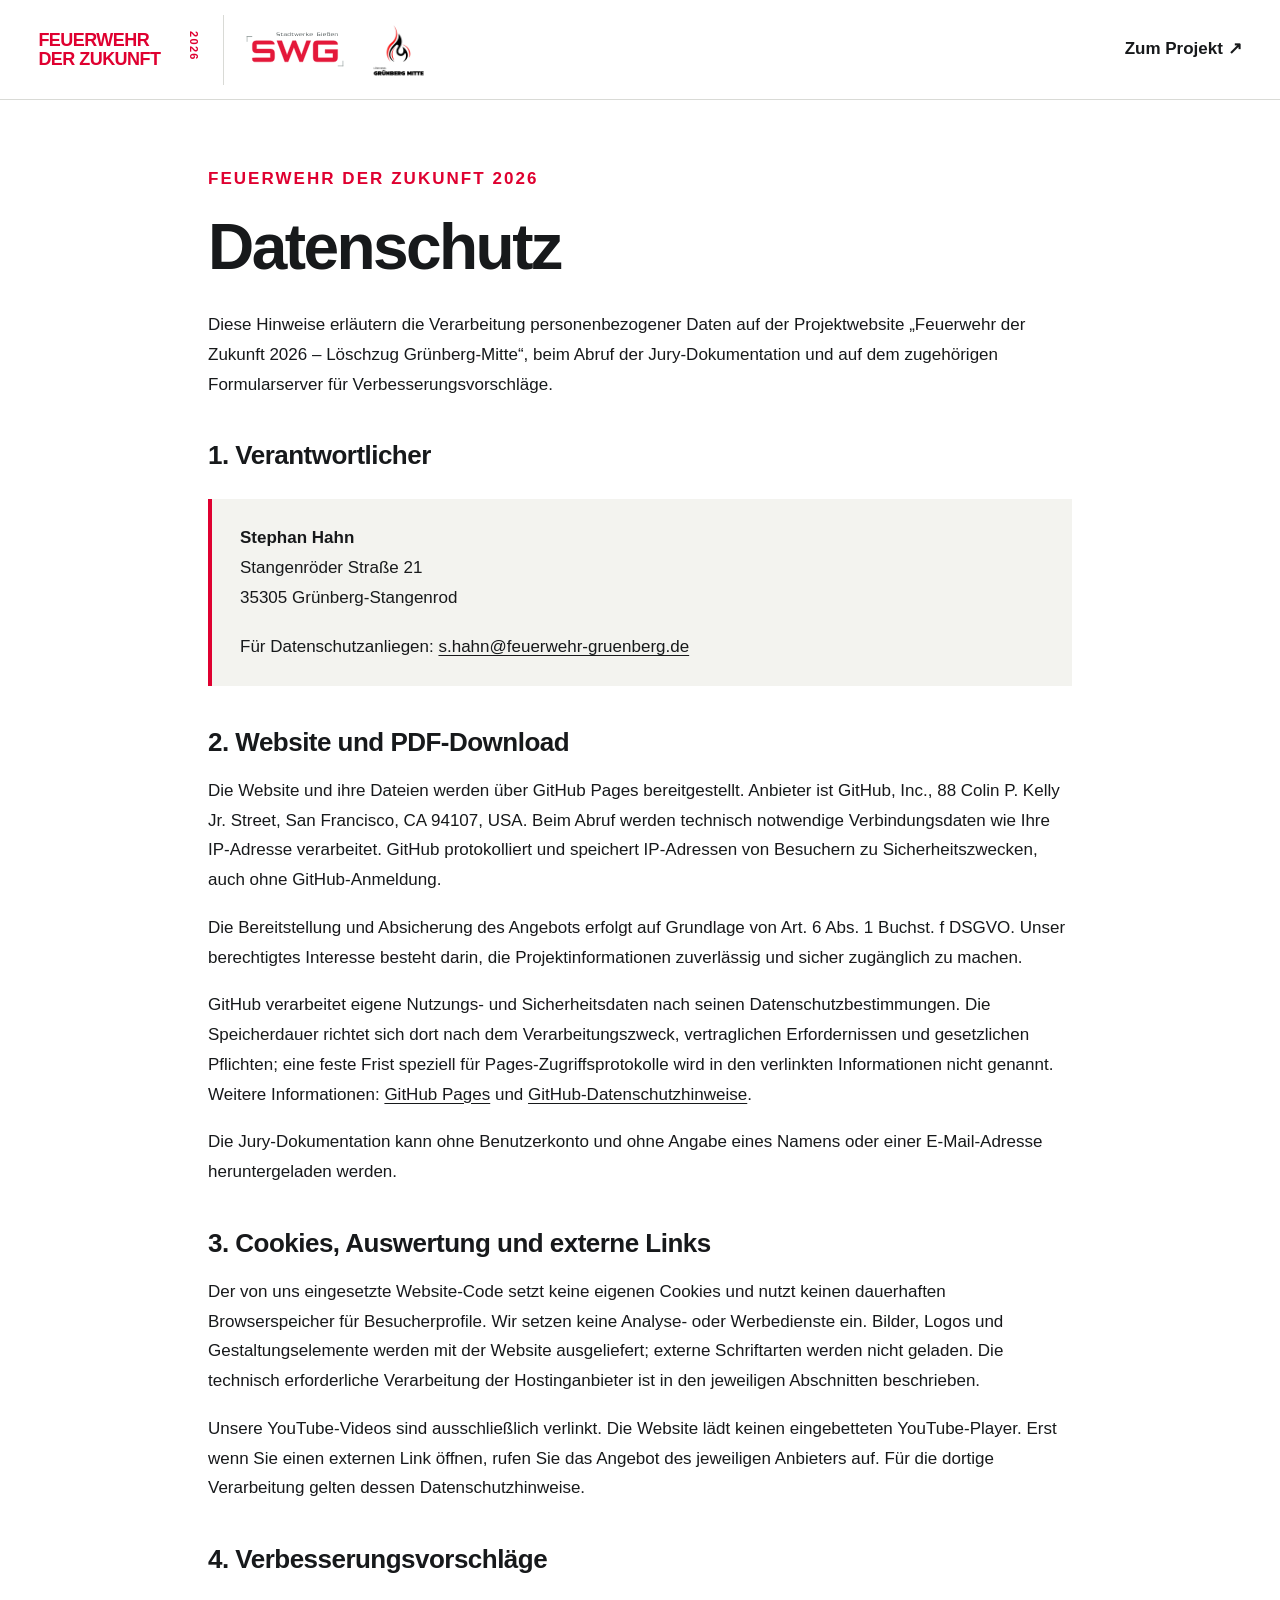
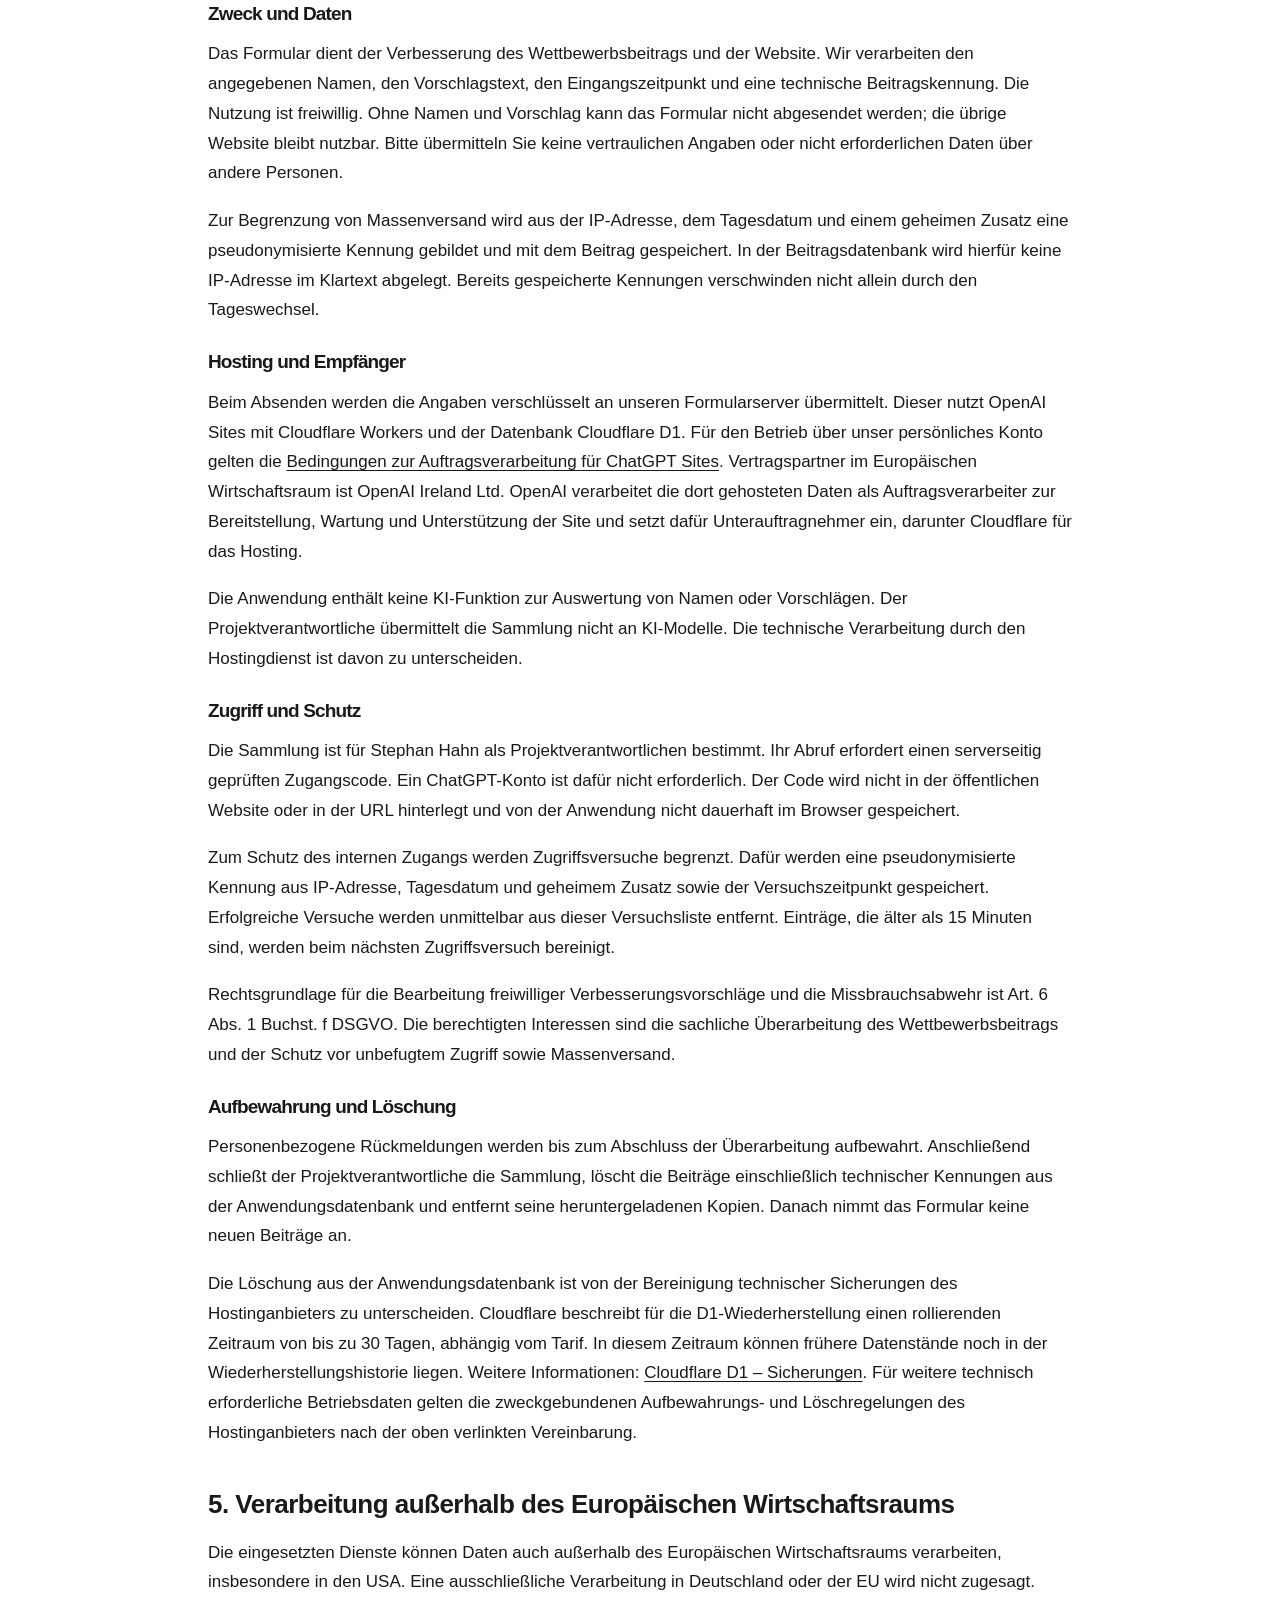
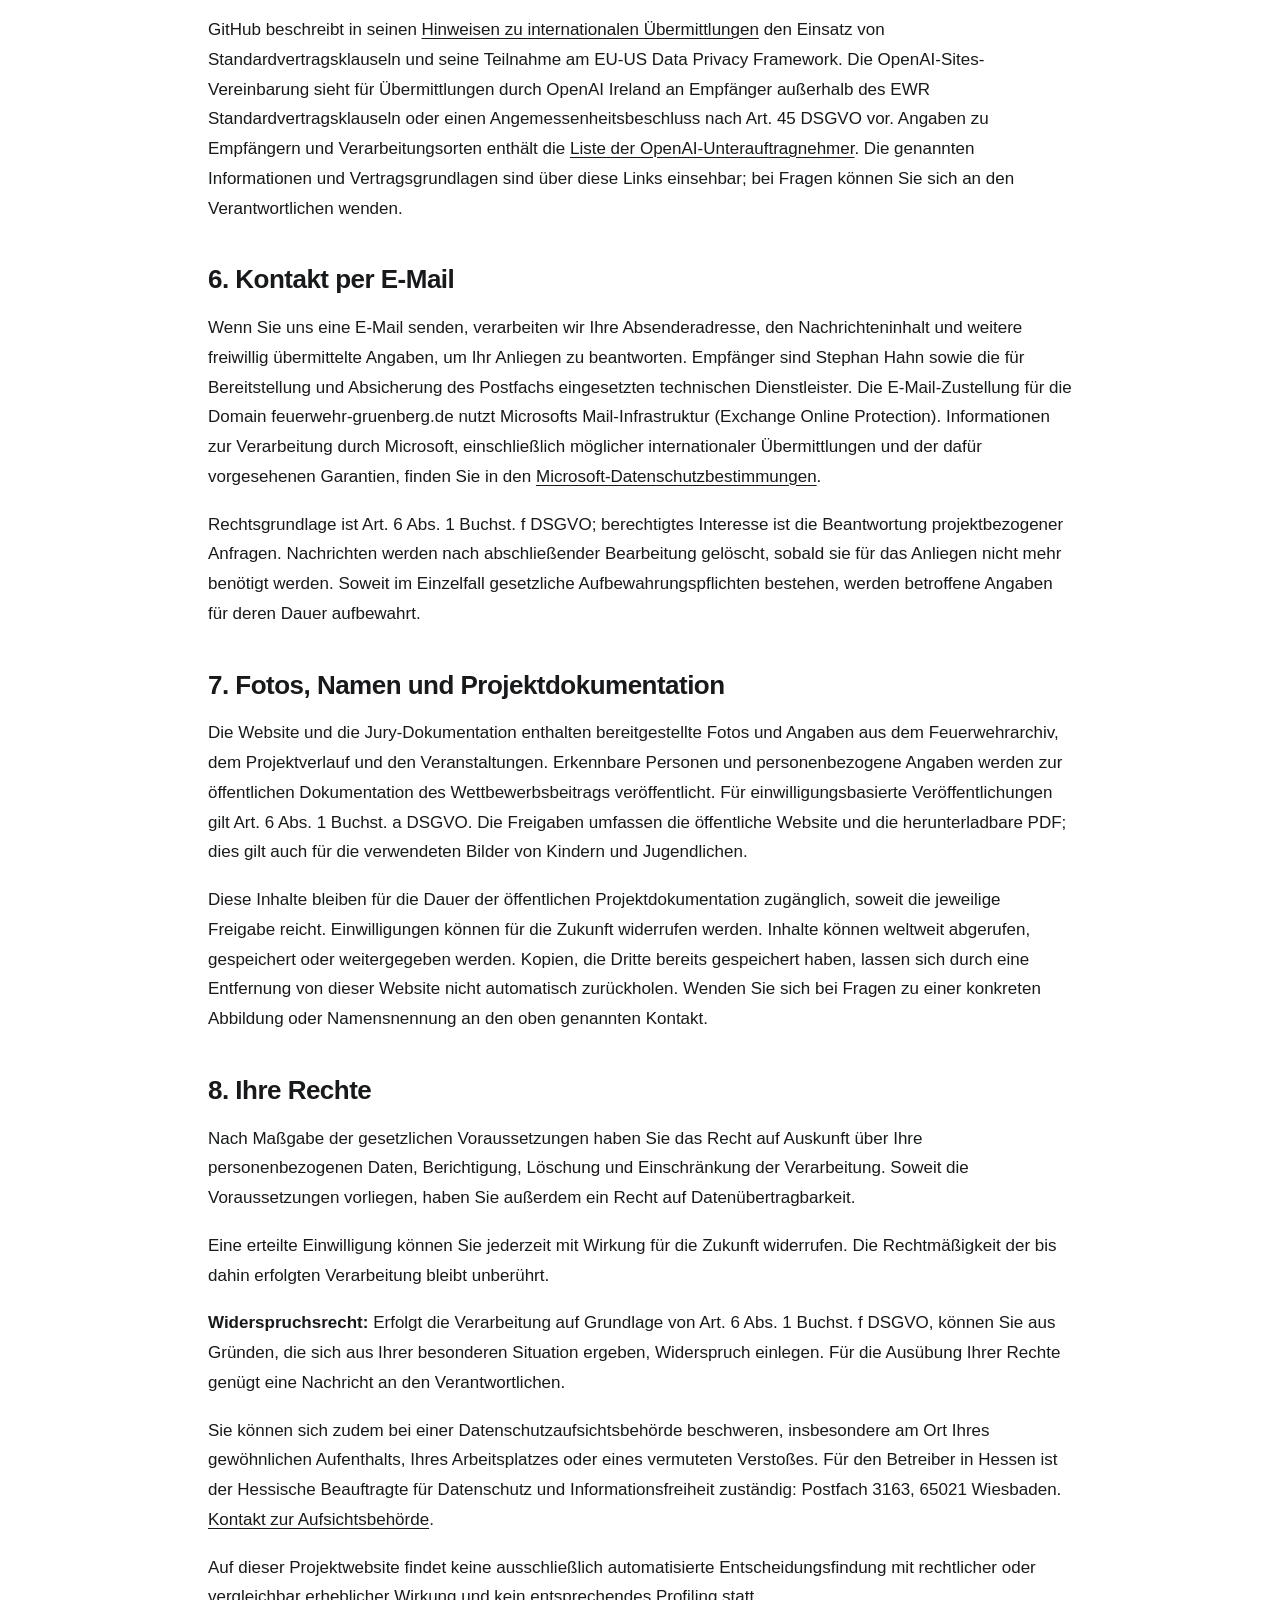
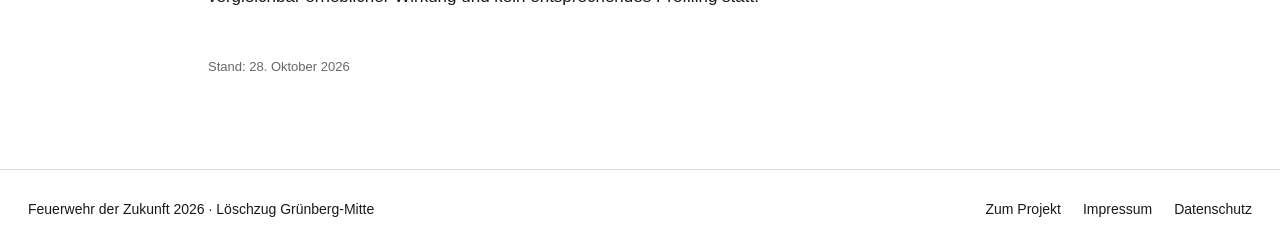
==== datenschutz.html @ 5c053c4c "Impressum und Datenschutz ergänzen, Rückmeldungen nur geschützt abrufen" ====
<!doctype html><html lang="de"><head><meta charset="utf-8"><meta name="viewport" content="width=device-width, initial-scale=1"><meta name="theme-color" content="#df0030"><meta name="description" content="Informationen zu Hosting, Rückmeldungen und Ihren Datenschutzrechten."><title>Datenschutz · Feuerwehr der Zukunft 2026</title><link rel="icon" href="foto-76.webp" type="image/webp"><link rel="stylesheet" href="styles.css"><link rel="stylesheet" href="legal.css"></head><body class="legal-page"><a class="skip-link" href="#inhalt">Zum Inhalt</a><header class="site-header legal-header"><a class="brand" href="index.html" aria-label="Feuerwehr der Zukunft 2026 – Start"><span>FEUERWEHR <br>DER ZUKUNFT<span class="brand-year">2026</span></span></a><div class="header-logos" aria-label="Wettbewerb und Löschzug"><img class="swg-logo" src="swg-logo.svg" alt="Stadtwerke Gießen – SWG" width="110" height="45"><img class="lz-logo" src="foto-76.webp" alt="Löschzug Grünberg-Mitte" width="48" height="60"></div><a class="legal-back" href="index.html">Zum Projekt <span aria-hidden="true">↗</span></a></header><main id="inhalt" class="legal-content"><p class="eyebrow">Feuerwehr der Zukunft 2026</p><h1>Datenschutz</h1>
<p>Diese Hinweise erläutern die Verarbeitung personenbezogener Daten auf der Projektwebsite „Feuerwehr der Zukunft 2026 – Löschzug Grünberg-Mitte“, beim Abruf der Jury-Dokumentation und auf dem zugehörigen Formularserver für Verbesserungsvorschläge.</p>
<h2>1. Verantwortlicher</h2>
<div class="legal-contact"><address><strong>Stephan Hahn</strong><br>Stangenröder Straße 21<br>35305 Grünberg-Stangenrod</address><p>Für Datenschutzanliegen: <a href="mailto:s.hahn@feuerwehr-gruenberg.de">s.hahn@feuerwehr-gruenberg.de</a></p></div>
<h2>2. Website und PDF-Download</h2>
<p>Die Website und ihre Dateien werden über GitHub Pages bereitgestellt. Anbieter ist GitHub, Inc., 88 Colin P. Kelly Jr. Street, San Francisco, CA 94107, USA. Beim Abruf werden technisch notwendige Verbindungsdaten wie Ihre IP-Adresse verarbeitet. GitHub protokolliert und speichert IP-Adressen von Besuchern zu Sicherheitszwecken, auch ohne GitHub-Anmeldung.</p>
<p>Die Bereitstellung und Absicherung des Angebots erfolgt auf Grundlage von Art. 6 Abs. 1 Buchst. f DSGVO. Unser berechtigtes Interesse besteht darin, die Projektinformationen zuverlässig und sicher zugänglich zu machen.</p>
<p>GitHub verarbeitet eigene Nutzungs- und Sicherheitsdaten nach seinen Datenschutzbestimmungen. Die Speicherdauer richtet sich dort nach dem Verarbeitungszweck, vertraglichen Erfordernissen und gesetzlichen Pflichten; eine feste Frist speziell für Pages-Zugriffsprotokolle wird in den verlinkten Informationen nicht genannt. Weitere Informationen: <a href="https://docs.github.com/en/pages/getting-started-with-github-pages/what-is-github-pages">GitHub Pages</a> und <a href="https://docs.github.com/en/site-policy/privacy-policies/github-general-privacy-statement">GitHub-Datenschutzhinweise</a>.</p>
<p>Die Jury-Dokumentation kann ohne Benutzerkonto und ohne Angabe eines Namens oder einer E-Mail-Adresse heruntergeladen werden.</p>
<h2>3. Cookies, Auswertung und externe Links</h2>
<p>Der von uns eingesetzte Website-Code setzt keine eigenen Cookies und nutzt keinen dauerhaften Browserspeicher für Besucherprofile. Wir setzen keine Analyse- oder Werbedienste ein. Bilder, Logos und Gestaltungselemente werden mit der Website ausgeliefert; externe Schriftarten werden nicht geladen. Die technisch erforderliche Verarbeitung der Hostinganbieter ist in den jeweiligen Abschnitten beschrieben.</p>
<p>Unsere YouTube-Videos sind ausschließlich verlinkt. Die Website lädt keinen eingebetteten YouTube-Player. Erst wenn Sie einen externen Link öffnen, rufen Sie das Angebot des jeweiligen Anbieters auf. Für die dortige Verarbeitung gelten dessen Datenschutzhinweise.</p>
<h2 id="rueckmeldungen">4. Verbesserungsvorschläge</h2>
<h3>Zweck und Daten</h3>
<p>Das Formular dient der Verbesserung des Wettbewerbsbeitrags und der Website. Wir verarbeiten den angegebenen Namen, den Vorschlagstext, den Eingangszeitpunkt und eine technische Beitragskennung. Die Nutzung ist freiwillig. Ohne Namen und Vorschlag kann das Formular nicht abgesendet werden; die übrige Website bleibt nutzbar. Bitte übermitteln Sie keine vertraulichen Angaben oder nicht erforderlichen Daten über andere Personen.</p>
<p>Zur Begrenzung von Massenversand wird aus der IP-Adresse, dem Tagesdatum und einem geheimen Zusatz eine pseudonymisierte Kennung gebildet und mit dem Beitrag gespeichert. In der Beitragsdatenbank wird hierfür keine IP-Adresse im Klartext abgelegt. Bereits gespeicherte Kennungen verschwinden nicht allein durch den Tageswechsel.</p>
<h3>Hosting und Empfänger</h3>
<p>Beim Absenden werden die Angaben verschlüsselt an unseren Formularserver übermittelt. Dieser nutzt OpenAI Sites mit Cloudflare Workers und der Datenbank Cloudflare D1. Für den Betrieb über unser persönliches Konto gelten die <a href="https://openai.com/policies/chatgpt-sites-data-processing-addendum/">Bedingungen zur Auftragsverarbeitung für ChatGPT Sites</a>. Vertragspartner im Europäischen Wirtschaftsraum ist OpenAI Ireland Ltd. OpenAI verarbeitet die dort gehosteten Daten als Auftragsverarbeiter zur Bereitstellung, Wartung und Unterstützung der Site und setzt dafür Unterauftragnehmer ein, darunter Cloudflare für das Hosting.</p>
<p>Die Anwendung enthält keine KI-Funktion zur Auswertung von Namen oder Vorschlägen. Der Projektverantwortliche übermittelt die Sammlung nicht an KI-Modelle. Die technische Verarbeitung durch den Hostingdienst ist davon zu unterscheiden.</p>
<h3>Zugriff und Schutz</h3>
<p>Die Sammlung ist für Stephan Hahn als Projektverantwortlichen bestimmt. Ihr Abruf erfordert einen serverseitig geprüften Zugangscode. Ein ChatGPT-Konto ist dafür nicht erforderlich. Der Code wird nicht in der öffentlichen Website oder in der URL hinterlegt und von der Anwendung nicht dauerhaft im Browser gespeichert.</p>
<p>Zum Schutz des internen Zugangs werden Zugriffsversuche begrenzt. Dafür werden eine pseudonymisierte Kennung aus IP-Adresse, Tagesdatum und geheimem Zusatz sowie der Versuchszeitpunkt gespeichert. Erfolgreiche Versuche werden unmittelbar aus dieser Versuchsliste entfernt. Einträge, die älter als 15 Minuten sind, werden beim nächsten Zugriffsversuch bereinigt.</p>
<p>Rechtsgrundlage für die Bearbeitung freiwilliger Verbesserungsvorschläge und die Missbrauchsabwehr ist Art. 6 Abs. 1 Buchst. f DSGVO. Die berechtigten Interessen sind die sachliche Überarbeitung des Wettbewerbsbeitrags und der Schutz vor unbefugtem Zugriff sowie Massenversand.</p>
<h3>Aufbewahrung und Löschung</h3>
<p>Personenbezogene Rückmeldungen werden bis zum Abschluss der Überarbeitung aufbewahrt. Anschließend schließt der Projektverantwortliche die Sammlung, löscht die Beiträge einschließlich technischer Kennungen aus der Anwendungsdatenbank und entfernt seine heruntergeladenen Kopien. Danach nimmt das Formular keine neuen Beiträge an.</p>
<p>Die Löschung aus der Anwendungsdatenbank ist von der Bereinigung technischer Sicherungen des Hostinganbieters zu unterscheiden. Cloudflare beschreibt für die D1-Wiederherstellung einen rollierenden Zeitraum von bis zu 30 Tagen, abhängig vom Tarif. In diesem Zeitraum können frühere Datenstände noch in der Wiederherstellungshistorie liegen. Weitere Informationen: <a href="https://developers.cloudflare.com/d1/reference/time-travel/">Cloudflare D1 – Sicherungen</a>. Für weitere technisch erforderliche Betriebsdaten gelten die zweckgebundenen Aufbewahrungs- und Löschregelungen des Hostinganbieters nach der oben verlinkten Vereinbarung.</p>
<h2>5. Verarbeitung außerhalb des Europäischen Wirtschaftsraums</h2>
<p>Die eingesetzten Dienste können Daten auch außerhalb des Europäischen Wirtschaftsraums verarbeiten, insbesondere in den USA. Eine ausschließliche Verarbeitung in Deutschland oder der EU wird nicht zugesagt.</p>
<p>GitHub beschreibt in seinen <a href="https://docs.github.com/en/site-policy/privacy-policies/github-general-privacy-statement#international-data-transfers">Hinweisen zu internationalen Übermittlungen</a> den Einsatz von Standardvertragsklauseln und seine Teilnahme am EU-US Data Privacy Framework. Die OpenAI-Sites-Vereinbarung sieht für Übermittlungen durch OpenAI Ireland an Empfänger außerhalb des EWR Standardvertragsklauseln oder einen Angemessenheitsbeschluss nach Art. 45 DSGVO vor. Angaben zu Empfängern und Verarbeitungsorten enthält die <a href="https://openai.com/policies/sub-processor-list/">Liste der OpenAI-Unterauftragnehmer</a>. Die genannten Informationen und Vertragsgrundlagen sind über diese Links einsehbar; bei Fragen können Sie sich an den Verantwortlichen wenden.</p>
<h2>6. Kontakt per E-Mail</h2>
<p>Wenn Sie uns eine E-Mail senden, verarbeiten wir Ihre Absenderadresse, den Nachrichteninhalt und weitere freiwillig übermittelte Angaben, um Ihr Anliegen zu beantworten. Empfänger sind Stephan Hahn sowie die für Bereitstellung und Absicherung des Postfachs eingesetzten technischen Dienstleister. Die E-Mail-Zustellung für die Domain feuerwehr-gruenberg.de nutzt Microsofts Mail-Infrastruktur (Exchange Online Protection). Informationen zur Verarbeitung durch Microsoft, einschließlich möglicher internationaler Übermittlungen und der dafür vorgesehenen Garantien, finden Sie in den <a href="https://www.microsoft.com/de-de/privacy/privacystatement">Microsoft-Datenschutzbestimmungen</a>.</p>
<p>Rechtsgrundlage ist Art. 6 Abs. 1 Buchst. f DSGVO; berechtigtes Interesse ist die Beantwortung projektbezogener Anfragen. Nachrichten werden nach abschließender Bearbeitung gelöscht, sobald sie für das Anliegen nicht mehr benötigt werden. Soweit im Einzelfall gesetzliche Aufbewahrungspflichten bestehen, werden betroffene Angaben für deren Dauer aufbewahrt.</p>
<h2>7. Fotos, Namen und Projektdokumentation</h2>
<p>Die Website und die Jury-Dokumentation enthalten bereitgestellte Fotos und Angaben aus dem Feuerwehrarchiv, dem Projektverlauf und den Veranstaltungen. Erkennbare Personen und personenbezogene Angaben werden zur öffentlichen Dokumentation des Wettbewerbsbeitrags veröffentlicht. Für einwilligungsbasierte Veröffentlichungen gilt Art. 6 Abs. 1 Buchst. a DSGVO. Die Freigaben umfassen die öffentliche Website und die herunterladbare PDF; dies gilt auch für die verwendeten Bilder von Kindern und Jugendlichen.</p>
<p>Diese Inhalte bleiben für die Dauer der öffentlichen Projektdokumentation zugänglich, soweit die jeweilige Freigabe reicht. Einwilligungen können für die Zukunft widerrufen werden. Inhalte können weltweit abgerufen, gespeichert oder weitergegeben werden. Kopien, die Dritte bereits gespeichert haben, lassen sich durch eine Entfernung von dieser Website nicht automatisch zurückholen. Wenden Sie sich bei Fragen zu einer konkreten Abbildung oder Namensnennung an den oben genannten Kontakt.</p>
<h2>8. Ihre Rechte</h2>
<p>Nach Maßgabe der gesetzlichen Voraussetzungen haben Sie das Recht auf Auskunft über Ihre personenbezogenen Daten, Berichtigung, Löschung und Einschränkung der Verarbeitung. Soweit die Voraussetzungen vorliegen, haben Sie außerdem ein Recht auf Datenübertragbarkeit.</p>
<p>Eine erteilte Einwilligung können Sie jederzeit mit Wirkung für die Zukunft widerrufen. Die Rechtmäßigkeit der bis dahin erfolgten Verarbeitung bleibt unberührt.</p>
<p><strong>Widerspruchsrecht:</strong> Erfolgt die Verarbeitung auf Grundlage von Art. 6 Abs. 1 Buchst. f DSGVO, können Sie aus Gründen, die sich aus Ihrer besonderen Situation ergeben, Widerspruch einlegen. Für die Ausübung Ihrer Rechte genügt eine Nachricht an den Verantwortlichen.</p>
<p>Sie können sich zudem bei einer Datenschutzaufsichtsbehörde beschweren, insbesondere am Ort Ihres gewöhnlichen Aufenthalts, Ihres Arbeitsplatzes oder eines vermuteten Verstoßes. Für den Betreiber in Hessen ist der Hessische Beauftragte für Datenschutz und Informationsfreiheit zuständig: Postfach 3163, 65021 Wiesbaden. <a href="https://datenschutz.hessen.de/ueber-uns/anfahrt-und-erreichbarkeit">Kontakt zur Aufsichtsbehörde</a>.</p>
<p>Auf dieser Projektwebsite findet keine ausschließlich automatisierte Entscheidungsfindung mit rechtlicher oder vergleichbar erheblicher Wirkung und kein entsprechendes Profiling statt.</p>
<p class="legal-date">Stand: 28. Oktober 2026</p></main><footer class="legal-footer"><p>Feuerwehr der Zukunft 2026 · Löschzug Grünberg-Mitte</p><nav aria-label="Weitere Seiten"><a href="index.html">Zum Projekt</a><a href="impressum.html">Impressum</a><a href="datenschutz.html">Datenschutz</a></nav></footer></body></html>
---- styles.css ----
:root{--red:#df0030;--red-dark:#b90027;--ink:#17191b;--muted:#65686b;--paper:#f3f3ef;--line:#d9dad6;--white:#fff;--sans:Arial,Helvetica,sans-serif;--max:1320px}
[hidden]{display:none!important}
*{box-sizing:border-box}html{scroll-behavior:smooth;scroll-padding-top:100px}body{margin:0;color:var(--ink);background:var(--white);font-family:var(--sans);font-size:17px;line-height:1.65;-webkit-font-smoothing:antialiased}body.modal-open{overflow:hidden}a{color:inherit;text-decoration:none}button,select{font:inherit}button,a,select{-webkit-tap-highlight-color:transparent}button{cursor:pointer}button:disabled{cursor:default;opacity:.35}img{display:block;max-width:100%;height:auto}figure,blockquote{margin:0}button:focus-visible,a:focus-visible,select:focus-visible,summary:focus-visible,[tabindex]:focus-visible{outline:3px solid #2871b8;outline-offset:5px}.wrap{width:min(var(--max),calc(100% - 112px));margin-inline:auto}.section{padding-top:112px;padding-bottom:112px}h1,h2,h3,h4,p{margin:0}p+p{margin-top:20px}h1,h2,h3,h4{line-height:1.05;letter-spacing:-.045em}h1{font-size:clamp(44px,5.6vw,84px);font-weight:900;letter-spacing:-.055em}h2{font-size:clamp(36px,4.5vw,64px);font-weight:800}h3{font-size:28px;line-height:1.15}h4{font-size:23px}strong{font-weight:750}.eyebrow{font-size:12px;font-weight:750;letter-spacing:.12em;text-transform:uppercase;line-height:1.5;margin-bottom:23px}.eyebrow>span:first-child{color:var(--red);margin-right:16px}.lead{font-size:23px;line-height:1.4;letter-spacing:-.025em}.section-intro{font-size:20px;line-height:1.65;max-width:690px;margin-top:27px;color:#4c5053}.section-heading{margin-bottom:52px}.source-inline{font-size:12px;line-height:1.7;color:var(--muted);margin-top:20px}.text-link{display:inline-flex;align-items:center;justify-content:space-between;gap:24px;font-size:15px;font-weight:700;line-height:1.5;border:0;border-bottom:1px solid currentColor;padding:0 0 8px;background:none;text-align:left}.text-link:hover{color:var(--red)}.text-link span{font-size:22px}.button{display:inline-flex;align-items:center;justify-content:center;gap:24px;padding:12px 19px;border:1px solid transparent;font-size:13px;font-weight:700;line-height:1.5;letter-spacing:.01em;background:none}.button-outline{border-color:#b3b6b8}.button-outline:hover{border-color:var(--ink);background:var(--paper)}.button-dark{background:var(--ink);color:white}.button-dark:hover{background:var(--red)}.icon-button{border:1px solid currentColor;min-width:44px;height:44px;background:none;color:inherit;font-size:26px;line-height:1;display:inline-flex;align-items:center;justify-content:center}.icon-button:hover{background:var(--red);color:#fff;border-color:var(--red)}.skip-link{position:fixed;z-index:100;left:20px;top:10px;background:white;padding:12px;transform:translateY(-200%)}.skip-link:focus{transform:translateY(0)}.sr-only{position:absolute;width:1px;height:1px;margin:-1px;clip:rect(0,0,0,0);overflow:hidden;white-space:nowrap}
.site-header{position:sticky;top:0;z-index:30;background:rgba(255,255,255,.97);border-bottom:1px solid var(--line);height:94px;display:flex;align-items:center;gap:35px;padding:0 4%;backdrop-filter:blur(12px)}.brand{font-size:18px;font-weight:900;line-height:1.02;letter-spacing:-.03em;color:var(--red);flex-shrink:0}.brand>span{display:block;position:relative;padding-right:39px}.brand-year{position:absolute;top:0;right:0;font-size:11px;writing-mode:vertical-rl;letter-spacing:.12em;height:100%}.desktop-nav{display:flex;gap:24px;margin-left:auto;align-items:center}.desktop-nav a{font-size:13px;font-weight:700;position:relative}.desktop-nav a:hover,.desktop-nav a.active{color:var(--red)}.desktop-nav a.active:after{content:'';height:2px;background:var(--red);position:absolute;bottom:-12px;left:0;right:0}.menu-toggle{display:none;border:0;background:none;font-size:14px;font-weight:700;align-items:center;gap:12px}.menu-toggle span{font-size:28px}.mobile-nav{position:fixed;top:94px;left:0;right:0;z-index:29;padding:22px;background:white;border-bottom:1px solid var(--line);grid-template-columns:1fr 1fr;gap:14px}.mobile-nav:not([hidden]){display:grid}
.hero-intro{padding:42px 0 40px;display:grid;grid-template-columns:1.65fr 1fr;gap:65px;align-items:end}.hero h1 span{color:var(--red)}.hero .eyebrow{font-size:11px;margin-bottom:24px}.hero-copy{max-width:360px;margin-bottom:4px}.hero-copy .lead{font-weight:700;font-size:25px}.hero-copy>p+p{font-size:16px;line-height:1.65;color:var(--muted);margin-top:18px}.hero-copy .text-link{margin-top:25px}.hero-photo{position:relative;margin:0 24px}.hero-photo>img{width:100%;aspect-ratio:2.55;object-fit:cover;object-position:50% 83%}.hero-photo figcaption{position:absolute;bottom:22px;left:30px;color:white;font-size:12px;text-shadow:0 1px 6px #000;padding:3px 0}.hero-facts{display:grid;grid-template-columns:1fr 1.1fr 1fr 1fr;gap:25px;align-items:center;padding-top:31px;padding-bottom:36px;border-bottom:1px solid var(--line)}.hero-facts>div strong{display:block;font-size:22px;line-height:1.3;letter-spacing:-.035em}.hero-facts>div>span{display:block;font-size:12px;color:var(--muted);margin-top:5px}.status-link{font-size:12px;border-left:1px solid var(--line);padding-left:24px;line-height:1.65}.status-link small{font-size:11px;color:var(--muted)}.status-dot{display:inline-block;background:#c39b36;width:7px;height:7px;margin-right:7px;border-radius:50%}
.two-col,.history-layout{display:grid;grid-template-columns:1fr 1fr;gap:80px;align-items:start}.history-layout{grid-template-columns:1.2fr 1fr;align-items:center}.photo button{display:block;border:0;background:none;padding:0;width:100%;overflow:hidden}.photo img{width:100%;aspect-ratio:4/3;object-fit:cover;transition:transform .45s ease}.photo button:hover img{transform:scale(1.025)}figcaption{font-size:12px;color:var(--muted);line-height:1.5;margin-top:11px}.prose p{color:#505458}.prose h3{margin-bottom:22px}.prose .text-link{margin-top:28px}.founding-dates{display:flex;gap:64px;margin-top:40px;padding-top:24px;border-top:1px solid var(--line)}.founding-dates strong{font-size:42px;letter-spacing:-.05em;line-height:1.2;display:block}.founding-dates span{font-size:12px;color:var(--muted)}.film-heading{margin-top:70px;display:flex;justify-content:space-between;align-items:baseline;gap:20px;margin-bottom:23px}.film-heading h3{font-size:24px}.film-heading p{font-size:13px;color:var(--muted)}.film-list{display:grid;grid-template-columns:repeat(3,1fr);border-top:1px solid var(--ink);border-bottom:1px solid var(--line)}.film{display:flex;align-items:center;gap:20px;padding:27px 24px 27px 0}.film+.film{border-left:1px solid var(--line);padding-left:24px}.film p{font-size:12px;color:var(--muted);margin-top:8px}.film-index{font-size:12px;color:var(--red);font-weight:750;align-self:flex-start}.play{display:inline-flex;width:42px;height:42px;border-radius:50%;border:1px solid currentColor;align-items:center;justify-content:center;font-size:13px;padding-left:2px;flex-shrink:0}.film .play{margin-left:auto}.film:hover .play{background:var(--red);color:white;border-color:var(--red)}.film:hover h4{color:var(--red)}
.challenge{background:var(--paper)}.challenge h2{margin-bottom:34px}.challenge .lead{margin-bottom:24px;font-size:24px}.challenge .two-col>div>p:not(.eyebrow):not(.lead){color:#505458}.challenge-photos{position:relative;padding-bottom:80px}.challenge-photos .photo:first-child{width:73%}.challenge-photos .photo:first-child img{aspect-ratio:.88;object-position:50% 40%}.challenge-photos .photo:last-child{position:absolute;right:0;bottom:0;width:68%;border:10px solid var(--paper);border-right:0}.challenge-photos .photo:last-child img{aspect-ratio:1.55}.challenge-photos figcaption{font-size:11px}
.timeline-layout{display:grid;grid-template-columns:1.15fr 1fr;gap:90px}.timeline{list-style:none;margin:0;padding:0}.timeline li{position:relative;display:grid;grid-template-columns:135px 1fr;gap:24px;border-top:1px solid var(--line);padding:26px 0}.timeline time{font-size:12px;font-weight:750;color:var(--red);padding-top:3px;line-height:1.6}.timeline h3{font-size:21px;line-height:1.2}.timeline p{font-size:15px;color:#5c6062;line-height:1.7;margin-top:13px}.timeline-aside{display:grid;gap:34px}.timeline-aside .photo:first-child img{aspect-ratio:1.5}.timeline-aside .photo:last-child img{aspect-ratio:1.35}.quote{padding:48px 55px;margin-top:54px;border-left:4px solid var(--red)}.quote p{font-size:clamp(24px,2.7vw,38px);font-weight:700;letter-spacing:-.035em;line-height:1.35}.quote footer{font-size:12px;margin-top:24px;line-height:1.6}.quote-red{background:var(--red);color:white;border:none}.quote-red footer{color:#ffe0e7}.gallery-launch{margin-top:27px}.house{background:var(--ink);color:#fff}.house .section-intro{color:#bfc3c6}.video-feature{display:block;position:relative;overflow:hidden}.video-feature>img{width:100%;aspect-ratio:2.1;object-fit:cover}.video-shade{position:absolute;inset:0;background:linear-gradient(90deg,rgba(0,0,0,.7),rgba(0,0,0,.05))}.video-caption{position:absolute;inset:0;display:flex;flex-direction:column;justify-content:flex-end;padding:44px;align-items:start}.video-caption .eyebrow{color:white;margin-bottom:17px}.video-caption strong{font-size:clamp(28px,4vw,52px);line-height:1.1;letter-spacing:-.045em}.video-action{display:flex;align-items:center;gap:17px;font-size:13px;margin-top:26px}.video-feature:hover .play{background:var(--red);border-color:var(--red)}.house-dates{display:grid;grid-template-columns:repeat(4,1fr);border-bottom:1px solid #414548;padding:30px 0}.house-dates strong{font-size:21px;letter-spacing:-.035em;display:block}.house-dates span{font-size:12px;color:#b7bec2}.house-story{margin-top:60px;align-items:center;gap:60px}.house-story p,.house-story figcaption{color:#bfc3c6}.house-story .photo img{aspect-ratio:1.6}
.data-tabs{display:flex;gap:0;border-bottom:1px solid var(--line);margin-top:32px;margin-bottom:32px}.data-tabs button{border:0;background:none;text-align:left;padding:15px 35px 20px 0;margin-right:35px;position:relative;font-size:20px;font-weight:750;letter-spacing:-.025em}.data-tabs span{display:block;font-size:12px;line-height:1.5;color:var(--muted);font-weight:400;letter-spacing:0;margin-top:5px}.data-tabs button[aria-selected=true]{color:var(--red)}.data-tabs button[aria-selected=true]:after{content:'';position:absolute;bottom:-1px;height:3px;background:var(--red);left:0;right:0}.metric-controls{display:flex;align-items:center;gap:15px;margin-bottom:25px}.metric-controls label{font-size:12px;font-weight:700;color:var(--muted)}.metric-controls select{background:white;border:1px solid #b6babd;border-radius:0;padding:10px 36px 10px 14px;color:var(--ink);font-size:14px;max-width:100%}.stat-title{font-size:22px;letter-spacing:-.03em;line-height:1.3}.chart-unit{font-size:12px;color:var(--muted);margin-top:4px}.bar-chart{height:290px;display:grid;grid-template-columns:repeat(4,1fr);gap:8%;align-items:end;padding:43px 5% 0;margin-top:15px;position:relative;border-bottom:1px solid #777;background:repeating-linear-gradient(to top,transparent 0,transparent calc(25% - 1px),#eceeea calc(25% - 1px),#eceeea 25%)}.bar-column{height:100%;display:flex;justify-content:flex-end;flex-direction:column;align-items:center;position:relative}.bar{background:var(--red);width:min(100%,140px);min-height:1px;position:relative;transition:height .4s ease}.bar-number{position:absolute;top:-31px;left:0;right:0;text-align:center;font-size:21px;font-weight:800;letter-spacing:-.035em}.bar-year{position:absolute;bottom:-31px;font-size:13px}.chart-zero{position:absolute;left:0;bottom:4px;font-size:11px;color:var(--muted)}.data-context{margin-top:55px;max-width:900px;font-size:14px;color:#5f6467;min-height:48px}.data-context strong{color:var(--ink)}.data-note{display:flex;align-items:start;gap:18px;padding:24px 0;border-top:1px solid var(--line);margin-top:32px;font-size:14px;color:#585d61}.data-note>span{width:22px;height:22px;border:1px solid #92989c;display:inline-flex;align-items:center;justify-content:center;border-radius:50%;font-family:Georgia,serif;flex-shrink:0}.data-note strong{color:var(--ink)}.data-details{margin-top:26px}.data-details summary{font-size:14px}.table-scroll{overflow-x:auto;margin-top:24px}table{border-collapse:collapse;width:100%;font-size:14px}caption{text-align:left;font-weight:700;padding:0 0 18px}th,td{padding:15px 18px;border-bottom:1px solid var(--line);text-align:right}th:first-child{text-align:left;min-width:230px;padding-left:0;font-weight:500}thead th{font-weight:750!important;background:var(--paper)}tbody tr:hover{background:#f8f8f5}.empty-stats{padding:46px 0 24px}.empty-stats h3{font-size:32px;max-width:600px}.empty-stats>p{max-width:670px;margin-top:18px;font-size:16px;color:var(--muted)}.placeholder-metrics{display:grid;grid-template-columns:repeat(3,1fr);gap:30px;margin-top:35px}.placeholder-metrics>div{border-top:2px solid var(--line);padding-top:20px}.placeholder-metrics strong{display:block;font-size:39px;font-weight:500;color:#929a9e}.placeholder-metrics span{font-size:13px}.placeholder-metrics small{display:block;font-size:11px;color:var(--muted)}
.festival{background:var(--paper);padding-bottom:95px}.festival-wide{margin-inline:24px;position:relative}.festival-wide img{width:100%;aspect-ratio:2.7;object-fit:cover;object-position:50% 57%}.festival-wide figcaption{position:absolute;bottom:24px;left:30px;max-width:85%;background:rgba(255,255,255,.95);color:var(--ink);padding:7px 13px;font-size:12px}.festival-days{display:grid;grid-template-columns:repeat(3,1fr);gap:32px;margin-top:53px}.day-label{display:block;font-size:12px;text-transform:uppercase;letter-spacing:.05em;color:var(--red);font-weight:700;margin-bottom:17px}.festival-days h3{font-size:29px;line-height:1.15}.festival-days p{font-size:15px;line-height:1.65;color:#606568;margin-top:20px;min-height:100px}.gallery-cover{display:block;width:100%;margin-top:25px;border:0;padding:0;background:none;text-align:left}.gallery-cover img{width:100%;aspect-ratio:1.4;object-fit:cover;transition:filter .3s}.gallery-cover:hover img{filter:brightness(.9)}.gallery-cover>span{display:flex;justify-content:space-between;font-size:13px;font-weight:700;margin-top:12px}.quote-light{background:white;margin-top:56px}.festival-outro{display:grid;grid-template-columns:1.3fr 1fr;gap:90px;align-items:center;margin-top:35px}.festival-outro p{color:#606568;font-size:15px}.festival-outro .text-link{font-size:14px}.future-grid{display:grid;grid-template-columns:1.1fr 1fr;gap:30px}.future-grid .photo img{aspect-ratio:1.5}.future-quote{border:0;text-align:center;padding:32px 0 58px;margin-top:40px}.future-quote p{font-size:clamp(29px,4.4vw,60px);color:var(--red);line-height:1.15}.future-quote footer{color:var(--muted)}.lessons{list-style:none;padding:0;margin:0}.lessons li{font-size:15px;line-height:1.7;padding:17px 0;border-top:1px solid var(--line);color:#606568}.lessons strong{color:var(--ink)}
.sources{background:var(--paper);font-size:15px}.sources h2{font-size:38px}.sources-heading{display:flex;justify-content:space-between;align-items:center;gap:30px;margin-bottom:25px}.sources>.wrap>p:not(.eyebrow){max-width:800px;color:#606568}.status-list{margin-top:35px;margin-bottom:35px;border-top:1px solid var(--line)}.status-list>div{display:grid;grid-template-columns:135px 1fr 1.3fr;gap:20px;padding:18px 0;border-bottom:1px solid var(--line);align-items:center;font-size:14px}.status-list strong{font-size:16px}.status-complete{color:#296451;font-size:12px}.status-pending{color:#82642d;font-size:12px}.status-list>div>span:last-child{color:var(--muted)}details{border-bottom:1px solid var(--line)}summary{padding:16px 0;cursor:pointer;font-weight:700}.source-content{max-width:950px;padding:20px 0 35px;color:#606568;font-size:14px}.source-content h3{font-size:18px;color:var(--ink);margin:24px 0 12px;letter-spacing:-.02em}.source-content h3:first-child{margin-top:0}.source-content a{text-decoration:underline;text-underline-offset:4px}.site-footer{padding-top:42px;padding-bottom:44px;display:flex;align-items:center;gap:32px;font-size:13px}.site-footer img{width:70px;height:88px;object-fit:contain}.site-footer strong{font-size:15px;letter-spacing:-.02em}.site-footer p{font-size:12px;color:var(--muted);margin-top:6px;line-height:1.7}.site-footer>a{margin-left:auto;font-size:12px}
dialog{border:0;padding:0;max-width:none;max-height:none}dialog::backdrop{background:rgba(0,0,0,.82);backdrop-filter:blur(4px)}#gallery-dialog{width:min(1100px,calc(100vw - 48px));background:var(--white);padding:25px 30px;color:var(--ink);max-height:calc(100dvh - 40px);overflow:auto}.dialog-header{display:flex;align-items:center;justify-content:space-between;gap:20px;margin-bottom:19px}.dialog-header .eyebrow{font-size:10px;margin-bottom:6px}.dialog-header h2{font-size:24px;letter-spacing:-.03em;line-height:1.2}.dialog-header .icon-button{flex-shrink:0}#gallery-image{width:100%;height:min(65dvh,680px);object-fit:contain;background:#f3f3ef}#gallery-caption{color:#555;font-size:13px;margin-top:12px}.gallery-controls{display:flex;align-items:center;justify-content:space-between;margin-top:18px}.gallery-controls>span{font-size:12px;color:var(--muted)}#presentation{width:100vw;height:100dvh;background:var(--ink);color:white;margin:0;inset:0;padding:0;overflow:hidden}.presentation-top{height:75px;padding:0 4vw;display:flex;align-items:center;justify-content:space-between;border-bottom:1px solid #ffffff22}.presentation-top>span{font-size:12px;font-weight:800;letter-spacing:.07em}.presentation-bottom{height:70px;padding:0 4vw;display:flex;align-items:center;gap:25px;border-top:1px solid #ffffff22}.presentation-bottom>div{display:flex;gap:15px;margin-left:auto}#present-counter{font-size:13px}.keyboard-hint{font-size:11px;color:#aab0b4}.presentation-slide{height:calc(100dvh - 145px);display:grid;grid-template-columns:1fr 1fr;align-items:center;gap:5vw;padding:4vw;overflow:auto}.presentation-slide h2{font-size:clamp(36px,4.6vw,74px);line-height:1.1}.presentation-slide .slide-description{font-size:clamp(17px,1.7vw,25px);line-height:1.5;color:#ccd0d2;margin-top:30px}.presentation-slide .eyebrow{color:#ff5979;font-size:13px}.presentation-slide>img{width:100%;height:100%;max-height:calc(100dvh - 240px);object-fit:cover}.presentation-slide .text-link{color:white;margin-top:30px;font-size:14px}.presentation-slide .slide-source{font-size:11px;line-height:1.6;color:#aab0b4;margin-top:25px}.presentation-slide.stat-slide{grid-template-columns:1fr 1.2fr}.slide-stats{display:flex;align-items:end;justify-content:space-between;gap:20px;height:260px}.slide-stat{flex:1;text-align:center;background:var(--red);display:flex;flex-direction:column;justify-content:space-between;padding:12px 8px;color:white}.slide-stat strong{font-size:42px;line-height:1.1}.slide-stat span{font-size:15px}.slide-quote{color:white!important;font-size:clamp(24px,3.2vw,48px)!important}
@media(min-width:1600px){.hero-photo,.festival-wide{max-width:1550px;margin-inline:auto}}
@media(max-width:1150px){.wrap{width:calc(100% - 72px)}.site-header{gap:25px}.desktop-nav{gap:16px}.desktop-nav a{font-size:12px}.site-header>.button{padding:10px 13px;font-size:12px;gap:13px}.brand{font-size:16px}.hero-intro{gap:30px}.hero-copy .lead{font-size:22px}.two-col,.history-layout{gap:45px}.timeline-layout{gap:45px}.timeline li{grid-template-columns:100px 1fr;gap:16px}.timeline h3{font-size:19px}.film-heading{display:block}.film-heading p{margin-top:12px}.film{gap:13px}.film h4{font-size:20px}.festival-days{gap:24px}.festival-days h3{font-size:24px}.festival-days p{min-height:125px}.festival-outro{gap:45px}}
@media(max-width:900px){.desktop-nav{display:none}.site-header{height:82px;padding:0 30px}.site-header>.button{margin-left:auto}.menu-toggle{display:flex}.mobile-nav{top:82px}.wrap{width:calc(100% - 56px)}.section{padding-top:80px;padding-bottom:80px}.hero-intro{padding-top:46px;padding-bottom:40px;grid-template-columns:1.3fr 1fr;gap:27px}h1{font-size:clamp(40px,6.4vw,59px)}.hero .eyebrow{font-size:9px}.hero-copy .lead{font-size:21px}.hero-copy>p+p{font-size:14px}.hero-photo{margin:0 16px}.hero-photo>img{aspect-ratio:2}.hero-facts{gap:20px;grid-template-columns:1fr 1fr 1fr}.hero-facts>.status-link{grid-column:1/-1;border-left:0;border-top:1px solid var(--line);padding:15px 0 0;display:block}.hero-facts>.status-link br{display:none}.hero-facts>.status-link small{margin-left:10px}.history-layout{grid-template-columns:1fr 1fr;gap:32px}.founding-dates{gap:25px}.founding-dates strong{font-size:34px}.film-list{grid-template-columns:1fr}.film+.film{border-left:0;border-top:1px solid var(--line);padding-left:0}.film{padding:23px 0;gap:24px}.film-index{min-width:25px}.film div{display:flex;align-items:baseline;gap:30px}.film h4{font-size:23px}.film p{font-size:13px;margin:0}.challenge .two-col{gap:35px}.challenge-photos{padding-top:30px}.challenge h2{font-size:39px}.timeline-layout{grid-template-columns:1.15fr 1fr;gap:32px}.timeline li{grid-template-columns:1fr;gap:8px}.timeline-aside .photo img{aspect-ratio:.9!important}.quote{padding:35px}.video-caption{padding:30px}.video-feature>img{aspect-ratio:1.75}.house-dates strong{font-size:18px}.house-story{gap:35px}.house-story .photo img{aspect-ratio:1.1}.data-tabs button{font-size:18px;margin-right:22px;padding-right:24px}.festival-wide{margin-inline:16px}.festival-wide img{aspect-ratio:2}.festival-days{gap:20px}.festival-days h3{font-size:22px}.festival-days p{min-height:152px;font-size:14px}.sources-heading{align-items:start}.sources-heading>.button{max-width:225px}.sources h2{font-size:34px}.presentation-slide{gap:4vw}.presentation-slide h2{font-size:40px}.presentation-slide .slide-description{font-size:18px}}
@media(max-width:640px){body{font-size:16px}.wrap{width:calc(100% - 40px)}.site-header{height:76px;padding:0 20px;gap:17px}.brand{font-size:14px}.brand>span{padding-right:27px}.brand-year{font-size:9px}.site-header>.button{font-size:11px;padding:9px 10px;gap:9px}.menu-toggle{font-size:0;gap:0;padding:0}.menu-toggle span{font-size:27px}.mobile-nav{top:76px;font-size:15px}.hero-intro{grid-template-columns:1fr;gap:25px;padding-top:36px;padding-bottom:33px}.hero .eyebrow{font-size:9px;letter-spacing:.08em;margin-bottom:20px}h1{font-size:clamp(39px,11vw,62px)}.hero-copy{max-width:none}.hero-copy .lead{font-size:21px}.hero-copy .lead br{display:none}.hero-copy>p+p{font-size:15px;margin-top:14px;max-width:480px}.hero-copy .text-link{font-size:13px;margin-top:20px}.hero-photo{margin:0}.hero-photo>img{aspect-ratio:1.42;object-position:50% 66%}.hero-photo figcaption{bottom:12px;left:20px;font-size:10px}.hero-facts{padding-top:24px;padding-bottom:24px;gap:20px 14px}.hero-facts>div strong{font-size:19px}.hero-facts>div>span{font-size:10px;line-height:1.5}.hero-facts>.status-link{font-size:11px}.hero-facts>.status-link small{font-size:10px;margin-left:5px}.section{padding-top:62px;padding-bottom:62px}h2{font-size:39px}.eyebrow{font-size:10px;margin-bottom:19px}.section-heading{margin-bottom:32px}.section-intro{font-size:17px;margin-top:22px}.two-col,.history-layout,.timeline-layout{grid-template-columns:1fr;gap:32px}.history-layout .photo img{aspect-ratio:1.35}.prose p{font-size:15px}.founding-dates{gap:50px;margin-top:27px}.founding-dates strong{font-size:38px}.film-heading{margin-top:44px}.film-heading h3{font-size:23px}.film div{display:block}.film p{margin-top:6px}.film{padding:20px 0}.challenge h2{font-size:38px}.challenge .lead{font-size:21px}.challenge-photos{padding-top:0;padding-bottom:65px}.challenge-photos .photo:first-child{width:70%}.challenge-photos .photo:first-child img{aspect-ratio:1}.challenge-photos .photo:last-child{width:61%}.timeline li{grid-template-columns:1fr;gap:9px;padding:23px 0}.timeline h3{font-size:22px}.timeline p{font-size:15px;margin-top:12px}.timeline-aside{grid-template-columns:1fr 1fr;gap:16px}.timeline-aside .photo img{aspect-ratio:.95!important}.timeline-aside figcaption{font-size:10px}.quote{padding:29px 25px;margin-top:34px}.quote p{font-size:25px}.quote footer{font-size:11px;margin-top:21px}.video-feature>img{aspect-ratio:1.15}.video-caption{padding:25px}.video-caption strong{font-size:34px}.video-caption .eyebrow{font-size:10px}.video-action{font-size:11px;gap:12px;margin-top:23px}.video-shade{background:linear-gradient(0deg,rgba(0,0,0,.8),rgba(0,0,0,.15))}.house-dates{grid-template-columns:1fr 1fr;gap:25px;padding:25px 0}.house-dates strong{font-size:22px}.house-story{margin-top:36px}.house-story .photo img{aspect-ratio:1.5}.data-tabs{margin-top:20px;gap:0}.data-tabs button{flex:1;margin:0;padding:13px 5px 17px 0;font-size:16px}.data-tabs button+button{padding-left:10px}.data-tabs span{font-size:10px;max-width:100px;line-height:1.4}.metric-controls{display:block}.metric-controls label{display:block;margin-bottom:7px}.metric-controls select{width:100%;font-size:13px}.stat-title{font-size:20px}.bar-chart{height:240px;gap:9%;padding-left:6%;padding-right:6%}.bar-number{font-size:20px}.data-context{font-size:13px;margin-top:50px}.data-note{padding-top:22px;font-size:13px;gap:12px}.placeholder-metrics{grid-template-columns:1fr;gap:17px}.placeholder-metrics>div{display:grid;grid-template-columns:45px 1fr;align-items:center;padding-top:12px}.placeholder-metrics small{grid-column:2}.placeholder-metrics strong{grid-row:1/3}.empty-stats{padding-top:20px}.empty-stats h3{font-size:27px}.empty-stats>p{font-size:14px}th,td{padding:12px;font-size:12px}.festival-wide{margin:0}.festival-wide img{aspect-ratio:1.5}.festival-wide figcaption{bottom:14px;left:20px;font-size:10px;padding:6px 9px}.festival-days{grid-template-columns:1fr;gap:38px;margin-top:36px}.festival-days h3{font-size:29px}.festival-days h3 br{display:none}.festival-days p{min-height:0;font-size:15px;margin-top:15px}.day-label{font-size:11px;margin-bottom:13px}.gallery-cover{margin-top:20px}.gallery-cover img{aspect-ratio:1.6}.festival-outro{grid-template-columns:1fr;gap:23px;margin-top:26px}.future-grid{grid-template-columns:1fr;gap:24px}.future-grid .photo img{aspect-ratio:1.5}.future-quote{padding:5px 0 15px;margin-top:34px}.future-quote p{font-size:33px}.future-quote p br{display:none}#zukunft>.two-col{margin-top:38px}.prose h3{font-size:26px}.sources h2{font-size:33px}.sources-heading{flex-direction:column;gap:25px}.sources-heading>.button{max-width:none;font-size:12px}.sources>.wrap>p:not(.eyebrow){font-size:14px}.status-list>div{grid-template-columns:88px 1fr;gap:4px 15px;padding:15px 0}.status-list strong{font-size:15px}.status-list>div>span:last-child{grid-column:2;font-size:12px}.status-list>div>span:first-child{grid-row:1/3;font-size:11px}.site-footer{gap:18px;flex-wrap:wrap;padding-top:30px;padding-bottom:30px}.site-footer img{width:55px;height:69px}.site-footer>div{flex:1}.site-footer strong{font-size:12px}.site-footer p{font-size:10px}.site-footer>a{margin-left:73px;font-size:11px}#gallery-dialog{width:100vw;max-height:100dvh;padding:20px;margin:0;inset:0}.dialog-header h2{font-size:20px}.dialog-header .eyebrow{font-size:9px}#gallery-image{height:62dvh}.gallery-controls .button{font-size:12px;padding:9px 12px}.presentation-top{height:65px;padding:0 20px}.presentation-top>span{font-size:10px}.presentation-bottom{height:65px;padding:0 20px;gap:10px}.keyboard-hint{display:none}.presentation-slide,.presentation-slide.stat-slide{height:calc(100dvh - 130px);grid-template-columns:1fr;gap:25px;padding:25px 20px;align-content:start}.presentation-slide h2{font-size:35px}.presentation-slide .eyebrow{font-size:10px;margin-bottom:14px}.presentation-slide .slide-description{font-size:17px;margin-top:18px}.presentation-slide>img{max-height:32dvh;height:32dvh;object-fit:cover}.presentation-slide .text-link{margin-top:17px;font-size:12px}.presentation-slide .slide-source{font-size:10px;margin-top:14px}.slide-stats{height:200px;gap:13px}.slide-stat strong{font-size:32px}.slide-stat span{font-size:12px}.slide-quote{font-size:28px!important}}
@media(prefers-reduced-motion:reduce){html{scroll-behavior:auto}*,*::before,*::after{animation:none!important;transition:none!important}}
@media print{@page{size:A4;margin:17mm}html{scroll-behavior:auto}body{font-size:10pt;line-height:1.5;background:#fff;color:#000}.site-header,.mobile-nav,.hero-copy .text-link,.gallery-launch,.gallery-cover,.video-action,.sources-heading>.button,.site-footer>a,.metric-controls,.data-tabs,.skip-link,dialog,.gallery-controls,.text-link[data-gallery]{display:none!important}.wrap{width:100%;max-width:none}.section{padding:8mm 0;break-before:page}.hero-intro{padding:0 0 5mm;gap:10mm;grid-template-columns:1.5fr 1fr}.hero .eyebrow{font-size:7pt}h1{font-size:29pt}h2{font-size:27pt}h3{font-size:15pt}.hero-copy .lead{font-size:14pt}.hero-copy>p+p{font-size:9pt}.hero-photo{margin:0}.hero-photo>img{aspect-ratio:1.9}.hero-facts{gap:5mm;padding:5mm 0}.hero-facts>div strong{font-size:13pt}.hero-facts>div>span,.status-link,.status-link small{font-size:7pt}.hero-facts .status-link{grid-column:auto;border-left:1px solid #ccc;border-top:0;padding:0 0 0 5mm}.section-heading{margin-bottom:7mm}.section-intro{font-size:12pt;margin-top:5mm}.two-col,.history-layout,.timeline-layout{gap:8mm}.photo img{max-height:85mm;object-fit:cover}.eyebrow{font-size:8pt;margin-bottom:5mm}.prose p,.timeline p,.challenge p,.festival-outro p,.festival-days p{font-size:10pt}.founding-dates{margin-top:7mm;padding-top:5mm}.founding-dates strong{font-size:22pt}.film-heading{margin-top:8mm}.film-list{display:block}.film{padding:3mm 0;gap:5mm}.film+.film{border-left:0;border-top:1px solid #ccc;padding-left:0}.film h4{font-size:12pt}.film p{font-size:8pt}.film:after{content:attr(href);font-size:7pt;margin-left:auto}.film .play{display:none}.challenge,.house,.festival,.sources{background:white!important;color:#000}.challenge-photos .photo:last-child{border-color:white}.house .section-intro,.house p,.house figcaption,.house-dates span{color:#444}.timeline li{padding:4mm 0;grid-template-columns:30mm 1fr;gap:5mm}.timeline time{font-size:8pt}.timeline h3{font-size:13pt}.timeline-aside{gap:5mm}.quote{margin-top:8mm;padding:7mm;border-left:2px solid #999;break-inside:avoid}.quote-red{background:#eee;color:#000}.quote p{font-size:16pt}.quote footer,.quote-red footer{font-size:8pt;color:#444}.video-feature{max-height:95mm}.video-feature>img{max-height:95mm;object-fit:cover}.video-caption{padding:8mm;color:white}.video-caption strong{font-size:22pt}.video-feature:after{content:attr(href);display:block;color:#000;font-size:8pt;padding:2mm 0}.house-dates{padding:5mm 0;gap:5mm}.house-dates strong{font-size:13pt}.house-story{margin-top:7mm}.bar-chart{height:55mm;margin-top:6mm}.bar-number{font-size:13pt}.bar-year{font-size:8pt}.data-context{margin-top:11mm;font-size:9pt;min-height:0}.data-note{font-size:8pt;padding-top:4mm;margin-top:5mm}.data-details{margin-top:4mm}.table-scroll{overflow:visible;margin-top:4mm}table{font-size:8pt}th,td{padding:2.5mm;font-size:8pt}th:first-child{min-width:0}.data-details summary{font-size:9pt}.source-inline{font-size:7pt}.festival-wide{margin:0}.festival-wide img{max-height:85mm;aspect-ratio:2}.festival-days{gap:6mm;margin-top:8mm}.festival-days h3{font-size:15pt}.festival-days p{min-height:0}.day-label{font-size:8pt}.festival-outro{gap:8mm}.festival-outro>a{font-size:8pt}.future-grid{gap:5mm}.future-quote p{font-size:25pt}.lessons li{font-size:9pt;padding:3mm 0}.sources{font-size:9pt}.sources h2{font-size:23pt}.status-list>div{padding:3mm 0;font-size:9pt}.status-list strong{font-size:10pt}.source-content{font-size:8pt;padding:3mm 0}.source-content h3{font-size:11pt;margin:5mm 0 2mm}.site-footer{padding:7mm 0}.site-footer img{width:14mm;height:auto}.site-footer strong{font-size:9pt}.site-footer p{font-size:8pt}.placeholder-metrics{gap:5mm}.empty-stats{padding-top:3mm}.empty-stats h3{font-size:18pt}figure,tr,.status-list>div{break-inside:avoid}h2,h3,h4{break-after:avoid}a[href^="https://youtu.be"]:not(.video-feature):not(.film):after{content:' (' attr(href) ')';font-size:7pt}.sources details>summary{display:none}}

/* Rückmeldungen zum Wettbewerbsbeitrag */
.feedback-section{padding:64px 0;background:#fff;border-top:1px solid var(--line);border-bottom:1px solid var(--line)}
.feedback-invite{display:grid;grid-template-columns:1.25fr 1fr;align-items:start;gap:72px}
.feedback-invite h2{font-size:36px}.feedback-invite>div>p:not(.eyebrow){margin-top:18px;font-size:16px;color:var(--muted)}
.feedback-invite .eyebrow{color:var(--red);margin-bottom:16px}.feedback-buttons .button{width:100%}
.feedback-invite .feedback-disclosure,.feedback-invite .feedback-download-note{font-size:12px;line-height:1.6;color:var(--muted);margin-top:12px}
.feedback-buttons .text-link{margin-top:26px;font-size:13px;width:100%}.feedback-buttons .text-link:disabled{opacity:.65}
#feedback-status{padding:14px;background:var(--paper);border-left:3px solid var(--red);font-size:13px!important;line-height:1.6;margin-top:18px}
@media(max-width:800px){.feedback-invite{grid-template-columns:1fr;gap:30px}.feedback-invite h2{font-size:32px}.feedback-buttons{max-width:520px}}
@media(max-width:540px){.feedback-section{padding:42px 0}.feedback-buttons .button{padding-inline:12px;font-size:12px;gap:16px}}
@media print{.feedback-section{display:none!important}}

/* Rückmeldeformular */
#feedback-dialog{width:min(620px,calc(100% - 32px));max-height:calc(100dvh - 32px);border:0;padding:32px;overflow-y:auto;color:var(--ink);background:white}
#feedback-dialog::backdrop{background:rgba(12,14,17,.72)}
#feedback-dialog .dialog-header{gap:16px;margin-bottom:20px}
#feedback-dialog h2{font-size:30px;line-height:1.12}
#feedback-dialog .eyebrow{color:var(--red);margin-bottom:12px}
#feedback-dialog .icon-button{flex-shrink:0}
#feedback-intro{font-size:15px;color:var(--muted);line-height:1.6;margin-bottom:24px}
#feedback-form label{display:block;font-weight:700;font-size:14px;margin:18px 0 8px}
#feedback-form input,#feedback-form textarea{display:block;width:100%;font:inherit;font-size:16px;line-height:1.5;padding:12px;border:1px solid #afb2b5;border-radius:2px;color:var(--ink);background:white}
#feedback-form textarea{resize:vertical;min-height:140px}
#feedback-form input:focus,#feedback-form textarea:focus{outline:2px solid var(--red);outline-offset:2px}
#feedback-form input:read-only,#feedback-form textarea:read-only{background:var(--paper)}
#feedback-form .feedback-privacy{font-size:12px;line-height:1.6;color:var(--muted);margin:16px 0}
.feedback-honeypot{position:absolute!important;left:-10000px!important;width:1px;height:1px;overflow:hidden}
.feedback-actions{display:flex;justify-content:flex-end;gap:12px;margin-top:24px}
.feedback-actions .button{padding:14px 18px;font-size:13px}
#feedback-submit:disabled{opacity:.65;cursor:wait}
#feedback-status.feedback-success{border-color:#27764c;background:#edf7f0;color:#205237}
@media(max-width:540px){#feedback-dialog{padding:24px 20px}#feedback-dialog h2{font-size:25px}.feedback-actions{gap:8px}.feedback-actions .button{padding:14px 12px;flex:1;justify-content:center}}
@media print{#feedback-dialog{display:none!important}}

/* Wettbewerb 2026: klare Ergebnisse, gemeinsame Daten und vollständige Bildflächen. */
.site-header{gap:24px;padding-inline:3%;height:106px}
.header-logos{display:flex;align-items:center;gap:20px;padding-left:22px;border-left:1px solid var(--line);flex-shrink:0}
.header-logos .swg-logo{width:98px;height:43px;object-fit:contain}
.header-logos .lz-logo{width:70px;height:70px;object-fit:contain}
.desktop-nav{gap:20px}.desktop-nav a{font-size:12px}
.hero-photo>img{aspect-ratio:auto;height:auto;object-fit:contain}
.hero-photo figcaption{position:static;color:var(--muted);text-shadow:none;padding:0;margin:10px 0 0;text-align:right}
.status-dot{background:#296451}
.result-intro{padding-block:58px 64px;border-bottom:1px solid var(--line);display:grid;grid-template-columns:1fr 1fr;gap:22px 65px}
.result-intro .eyebrow{grid-column:1/-1;margin:0;color:var(--red)}
.result-intro h2{font-size:clamp(30px,3vw,44px);line-height:1.15}.result-intro>p:not(.eyebrow){font-size:17px;color:#505458;margin:0}
.result-intro .text-link{grid-column:2;justify-self:start}
.challenge .two-col{gap:54px}.challenge .two-col>div{min-width:0}
.challenge-photos{position:static;padding:0;display:grid;gap:32px;align-content:start}
.challenge-photos .photo:first-child,.challenge-photos .photo:last-child{position:static;width:100%;border:0}
.challenge-photos .photo:first-child img,.challenge-photos .photo:last-child img{aspect-ratio:auto;height:auto;object-fit:contain}
.challenge-photos figcaption{font-size:12px;margin-top:10px}
.process-note{background:var(--paper);padding:32px 38px;margin-top:40px;border-left:4px solid var(--red);max-width:100%}
.process-note .eyebrow{margin-bottom:12px;color:var(--red)}.process-note h3{font-size:27px}.process-note>p:last-child{margin-top:18px;color:#505458;max-width:950px;font-size:16px}
.plans-heading{margin-top:54px}.plans-heading h3{font-size:29px}.plans-heading p{color:#bfc3c6;font-size:15px;margin-top:12px}
.plans-grid{display:grid;grid-template-columns:repeat(3,minmax(0,1fr));gap:24px;margin-top:25px}.plans-grid img{aspect-ratio:1.414;object-fit:contain;background:white}.plans-grid figcaption{color:#cbd0d3}
.plan-credit{color:#aeb7bd;font-size:11px;margin-top:16px}
.location-story{display:grid;grid-template-columns:1fr 1.2fr;gap:18px 70px;padding-block:44px;margin-top:32px;border-top:1px solid #414548}
.location-story .eyebrow{grid-column:1/-1;color:#ff5979;margin:0}.location-story h3{font-size:42px}.location-story>p:last-child{color:#cbd0d3;font-size:17px;margin:0}
.house [data-gallery="bau"]{color:#ff5979}.house [data-gallery="bau"]:hover{color:#ff91a8}
.data-tabs{justify-content:space-between}.data-tabs button{margin:0;padding-right:22px;font-size:19px}
.bar-chart{grid-template-columns:repeat(var(--bar-count,4),minmax(0,1fr));gap:6%}.snapshot-bar{background:repeating-linear-gradient(135deg,#df0030,#df0030 8px,#b90027 8px,#b90027 10px)}
#data-table th small,.print-data th small{display:block;margin-top:7px;color:#65686b;font-size:11px;line-height:1.6;font-weight:400;max-width:650px}
#data-table td{vertical-align:top;white-space:nowrap}#data-table th{vertical-align:top}
.current-stats{display:grid;grid-template-columns:repeat(3,minmax(0,1fr));gap:32px;margin-top:32px}.current-stats>div{padding-top:22px;border-top:2px solid var(--red)}
.current-stats strong{display:block;color:var(--red);font-size:66px;letter-spacing:-.06em;line-height:1.1}.current-stats span{display:block;margin-top:15px;font-size:18px;font-weight:700}.current-stats small{display:block;color:var(--muted);font-size:12px;margin-top:8px;line-height:1.6}
.current-detail{margin-top:28px;color:#5f6467;font-size:14px;max-width:850px}.print-data{display:none}
.future-followup{display:grid;grid-template-columns:1fr 1fr;gap:70px;align-items:center}.future-followup .photo img{aspect-ratio:4/3;object-fit:cover}
.results{background:var(--paper)}.results .section-intro{max-width:850px}
.result-definition{background:var(--red);color:white;padding:40px 45px;margin-bottom:42px}.result-definition h3{font-size:32px}.result-definition p{font-size:18px;line-height:1.65;margin-top:20px;max-width:1000px}
.goals-table{font-size:15px}.goals-table th,.goals-table td{text-align:left;vertical-align:top;padding:24px 22px}.goals-table thead th{background:var(--ink);color:white;font-size:12px;text-transform:uppercase;letter-spacing:.06em}.goals-table th:first-child{min-width:190px;width:25%;padding-left:22px;font-weight:700}.goals-table td:nth-child(2){width:42%}.goals-table td strong{display:block;margin-bottom:9px;color:#245d49;font-size:12px}.goals-table a{text-decoration:underline;text-underline-offset:4px}.goals-table small{display:block;font-size:12px;color:var(--muted);margin-top:9px;line-height:1.6}.result-limits{margin-top:30px;padding-top:22px;border-top:1px solid var(--line);font-size:15px;max-width:950px;color:#505458}.result-limits strong{color:var(--ink)}
.transfer{background:white}.transfer-grid{list-style:none;padding:0;margin:0;display:grid;grid-template-columns:repeat(3,minmax(0,1fr));gap:40px 38px}.transfer-grid li{border-top:2px solid var(--red);padding-top:22px}.transfer-grid li>span{color:var(--red);font-size:12px;font-weight:700}.transfer-grid h3{font-size:25px;line-height:1.2;margin-top:14px}.transfer-grid p{font-size:15px;color:#505458;margin-top:18px}.transfer-conclusion{font-weight:700;font-size:22px;line-height:1.5;border-top:1px solid var(--line);padding-top:32px;margin-top:44px;max-width:950px}
.presentation-slide>img{object-fit:contain;background:#202326}.slide-stat strong{font-size:36px}.slide-stat span{font-size:12px}
@media(max-width:1250px){.site-header{gap:18px}.desktop-nav{display:none}.site-header #present-start{margin-left:auto}.menu-toggle{display:inline-flex}.mobile-nav{top:106px}.header-logos{gap:16px;padding-left:18px}}
@media(max-width:900px){.result-intro{gap:25px;grid-template-columns:1fr}.result-intro .text-link{grid-column:1}.challenge .two-col{gap:35px}.plans-grid{gap:16px}.location-story{gap:20px 30px}.future-followup{gap:32px}.transfer-grid{grid-template-columns:repeat(2,minmax(0,1fr))}.current-stats{gap:20px}.current-stats strong{font-size:52px}.goals-table{font-size:14px}}
@media(max-width:650px){.site-header{height:132px;min-height:132px;flex-wrap:wrap;gap:12px 18px;padding:12px 20px}.brand{font-size:16px}.header-logos{margin-left:auto;gap:15px;padding-left:15px}.header-logos .swg-logo{width:75px;height:34px}.header-logos .lz-logo{width:50px;height:50px}.site-header #present-start{margin-left:0;padding:6px 10px;font-size:12px;order:3}.menu-toggle{order:4;margin-left:auto}.mobile-nav{top:132px}.hero-intro{padding-top:30px}.hero-photo{margin-inline:16px}.hero-photo figcaption{font-size:10px}.result-intro{padding-block:38px}.result-intro h2{font-size:30px}.challenge-photos{gap:22px}.process-note{padding:25px}.process-note h3{font-size:24px}.plans-grid{grid-template-columns:1fr}.plans-heading h3{font-size:26px}.plans-grid img{max-height:350px}.location-story{grid-template-columns:1fr;gap:18px;padding-block:30px}.location-story h3{font-size:34px}.location-story>p:last-child{font-size:16px}.data-tabs{display:grid;grid-template-columns:1fr 1fr;gap:8px 16px}.data-tabs button{font-size:17px;padding:12px 0 16px}.data-tabs span{font-size:11px}.bar-chart{gap:5%;padding-inline:6%;height:245px}.bar-number{font-size:19px}.bar-year{font-size:11px}.current-stats{grid-template-columns:1fr;gap:25px}.current-stats strong{font-size:55px}.current-stats span{margin-top:8px}.future-followup{grid-template-columns:1fr;gap:28px}.transfer-grid{grid-template-columns:1fr;gap:30px}.transfer-grid h3{font-size:25px}.transfer-conclusion{font-size:20px}.result-definition{padding:27px}.result-definition h3{font-size:27px}.result-definition p{font-size:16px}.goals-table thead{display:none}.goals-table,.goals-table tbody,.goals-table tr,.goals-table th,.goals-table td{display:block;width:100%!important;min-width:0!important}.goals-table tr{border-bottom:2px solid #aeb3b5;padding:12px 0 24px}.goals-table th,.goals-table td{border:0;padding:10px 0!important}.goals-table th:first-child{font-size:20px}.goals-table td[data-label]:before{content:attr(data-label);display:block;font-size:10px;letter-spacing:.07em;text-transform:uppercase;color:var(--muted);margin-bottom:8px}.slide-stats{gap:10px}.slide-stat strong{font-size:26px}.slide-stat span{font-size:10px}.presentation-top>span{font-size:10px}}
@media print{.header-logos{display:none}.result-intro{display:block;padding:20px 0}.result-intro h2{font-size:24pt}.result-intro p{margin-top:15px!important}.result-intro .text-link{display:none}.challenge-photos{display:grid;grid-template-columns:1fr 1fr;gap:16px}.plans-grid{grid-template-columns:repeat(3,1fr)}.location-story{display:block}.location-story h3,.location-story p{margin-top:12px!important}.house .location-story p,.house .plan-credit,.house .plans-heading p,.house .plans-grid figcaption{color:#333}.process-note{break-inside:avoid;padding:20px}.print-data{display:block}.print-unit{break-before:page}.print-data th small{font-size:8pt;max-width:450px}.print-data td{font-size:10pt;vertical-align:top;white-space:nowrap}.data-details,.data-tabs,.metric-controls{display:none!important}.future-followup{gap:25px}.transfer-grid{grid-template-columns:1fr 1fr;gap:25px}.transfer-grid li{break-inside:avoid}.goals-table tr{break-inside:avoid}.goals-table thead{display:table-header-group}.goals-table th,.goals-table td{font-size:10pt;padding:14px}.result-definition{background:#fff;color:#000;border-left:4px solid #df0030;padding:20px}.current-stats strong{font-size:32pt}.print-data[aria-hidden]{visibility:visible}}

@media(max-width:650px){html{scroll-padding-top:148px}}

.completion-story{padding:35px 0;margin-top:32px;border-top:1px solid var(--line);border-bottom:1px solid var(--line)}.completion-story .eyebrow{color:var(--red);margin-bottom:16px}.completion-story h3{font-size:30px;max-width:760px}.completion-story>p:not(.eyebrow){margin-top:20px;max-width:970px;color:#505458}.completion-story .text-link{margin-top:25px}.results .source-inline{max-width:950px}
@media(max-width:380px){.site-header{padding-inline:16px;height:120px;min-height:120px;gap:10px 12px}.brand{font-size:14px}.brand>span{padding-right:25px}.header-logos{padding-left:10px;gap:10px}.header-logos .swg-logo{width:58px;height:30px}.header-logos .lz-logo{width:38px;height:40px}.mobile-nav{top:120px}html{scroll-padding-top:136px}.hero h1{font-size:39px}.current-stats strong{font-size:49px}.result-definition{padding:22px}.result-intro h2{font-size:28px}}
@media(max-width:380px){h2{font-size:34px}}

/* Ergebnisbilanz und praktische Arbeitshilfen, Oktober 2026. */
.result-intro{padding-block:64px;gap:26px 55px}.result-intro .result-numbers,.result-intro .result-steps,.result-intro .result-method,.result-intro .result-source{grid-column:1/-1}
.result-numbers{display:grid;grid-template-columns:repeat(4,minmax(0,1fr));gap:30px;margin-top:12px}.result-numbers>div{border-top:2px solid var(--red);padding-top:20px}.result-numbers strong{display:block;color:var(--red);font-size:64px;line-height:1.05;letter-spacing:-.05em}.result-numbers span{display:block;font-size:17px;font-weight:700;margin-top:14px}.result-numbers small{display:block;font-size:12px;color:var(--muted);line-height:1.6;margin-top:8px}
.result-steps{list-style:none;margin:6px 0 0;padding:0;display:grid;grid-template-columns:1fr 1fr;gap:0 40px}.result-steps li{border-top:1px solid var(--line);padding:19px 0;font-size:15px;line-height:1.65}.result-steps strong{display:block;font-size:17px;color:var(--ink)}.result-intro p.result-method{padding:24px 28px;background:var(--paper);font-size:17px;color:var(--ink)}.result-intro p.result-source{font-size:11px;color:var(--muted)}.result-intro .text-link{grid-column:1/-1;justify-self:start}
.process-voice{margin-block:42px}.process-voice p{font-size:clamp(25px,3vw,37px)}
.operational-proof{display:grid;grid-template-columns:1.1fr 1fr;gap:70px;margin-top:65px;padding-top:45px;border-top:1px solid var(--line)}.operational-proof .eyebrow,.incident-proof .eyebrow,.public-impact .eyebrow,.guide-panel .eyebrow{color:var(--red)}.operational-proof h3,.incident-proof h3,.public-impact h3,.guide-panel h3{font-size:32px;line-height:1.2}.operational-proof p:not(.eyebrow),.incident-proof>p:not(.eyebrow),.public-impact>p:not(.eyebrow):not(.source-inline){font-size:17px;margin-top:20px;color:#505458;max-width:980px}.leadership-numbers{padding:28px;background:var(--paper)}.leadership-numbers>strong{font-size:80px;line-height:1;color:var(--red);letter-spacing:-.05em}.leadership-numbers p{margin:10px 0!important;font-weight:700}.leadership-numbers span{display:block}.leadership-numbers small{display:block;font-size:11px;line-height:1.6;color:var(--muted);margin-top:20px}
.incident-proof{margin-top:55px;padding:35px;border:1px solid var(--line)}.incident-comparison{display:grid;grid-template-columns:repeat(3,minmax(0,1fr));gap:35px;margin-top:26px}.incident-comparison strong{display:block;font-size:58px;line-height:1.1;color:var(--red);letter-spacing:-.04em}.incident-comparison span{display:block;font-size:19px;font-weight:700;margin-top:10px}.incident-comparison small{display:block;font-size:12px;line-height:1.6;color:var(--muted);margin-top:7px}.evidence-details{margin-top:25px;border-top:1px solid var(--line);padding-top:18px}.evidence-details summary{cursor:pointer;font-weight:700;font-size:14px}.evidence-details p{font-size:13px;color:var(--muted);line-height:1.7;margin-top:16px}.public-impact{margin-top:60px}.responsibility-quote{margin-block:32px}.responsibility-quote p{font-size:clamp(26px,3vw,40px)}
.festival-voices{display:grid;grid-template-columns:1fr 1fr;gap:50px;margin-top:55px;border-top:1px solid #555;padding-top:35px}.festival-voices blockquote{margin:0}.festival-voices p{font-size:25px;line-height:1.45;color:var(--ink)}.festival-voices footer{font-size:12px;color:var(--muted);margin-top:20px}.youth-results{display:grid;grid-template-columns:1fr 1fr;gap:45px;margin-bottom:20px}.youth-results>div{border-top:2px solid var(--red);padding-top:23px}.youth-results strong{font-size:64px;letter-spacing:-.05em;color:var(--red);line-height:1.1}.youth-results h3{font-size:24px;margin-top:15px}.youth-results p{font-size:16px;color:var(--muted);margin-top:10px}.youth-results+.source-inline{margin-bottom:38px}
.guide-panel{display:grid;grid-template-columns:1fr 1fr;gap:50px;background:var(--paper);padding:40px;margin-top:55px}.guide-panel p:not(.eyebrow){font-size:16px;line-height:1.65;margin-top:18px}.guide-panel .source-inline{font-size:12px!important}.guide-downloads{display:flex;flex-direction:column;align-items:flex-start;gap:22px;margin-top:28px}.guide-downloads .button{font-size:13px;padding:16px 18px;gap:25px}.guide-downloads .text-link{font-size:13px}.guide-preview details{border-top:1px solid #bec1bf;padding-block:18px}.guide-preview summary{cursor:pointer;font-size:17px;font-weight:700;line-height:1.5}.guide-preview details p{font-size:14px!important}.guide-preview details:last-child{border-bottom:1px solid #bec1bf}
@media(max-width:900px){.result-numbers{grid-template-columns:1fr 1fr}.operational-proof{gap:30px}.festival-voices{gap:30px}.festival-voices p{font-size:22px}.guide-panel{grid-template-columns:1fr;gap:30px;padding:30px}}
@media(max-width:650px){.result-intro{padding-block:40px}.result-numbers{gap:26px 20px}.result-numbers strong{font-size:52px}.result-numbers span{font-size:15px}.result-steps{grid-template-columns:1fr}.result-intro p.result-method{padding:22px;font-size:16px}.operational-proof,.festival-voices{grid-template-columns:1fr;gap:28px}.operational-proof h3,.incident-proof h3,.public-impact h3,.guide-panel h3{font-size:28px}.incident-proof{padding:24px}.incident-comparison{gap:25px;grid-template-columns:1fr 1fr}.incident-comparison strong{font-size:44px}.incident-comparison span{font-size:16px}.youth-results{gap:25px}.youth-results strong{font-size:44px;white-space:nowrap}.youth-results h3{font-size:20px}.youth-results p{font-size:14px}.guide-panel{padding:24px}.guide-downloads .button{font-size:12px;gap:15px;padding:14px}.guide-preview summary{font-size:16px}}
@media(max-width:380px){.youth-results{grid-template-columns:1fr}.incident-comparison{grid-template-columns:1fr}.guide-panel{padding:20px}.result-numbers strong{font-size:46px}}
@media print{.result-numbers{grid-template-columns:repeat(4,1fr);margin-block:16px}.result-numbers strong{font-size:30pt}.result-numbers span{font-size:10pt}.result-numbers small{font-size:8pt}.result-steps{display:block}.result-steps li{padding:8px 0;break-inside:avoid}.result-method{font-size:11pt!important}.operational-proof{display:block}.leadership-numbers{margin-top:20px;break-inside:avoid}.incident-proof{break-inside:avoid}.incident-comparison strong{font-size:30pt}.festival-voices p{color:#000;font-size:15pt}.festival-voices footer{color:#333}.youth-results strong{font-size:30pt}.guide-panel{display:block;padding:20px}.guide-preview{margin-top:20px}.guide-preview details{break-inside:avoid}.guide-downloads .button{display:none}.guide-panel h3{font-size:20pt}}

/* Download der fertigen Jury-Dokumentation */
.hero-download{margin-top:24px}.hero-download .button{width:100%;justify-content:space-between;gap:14px;text-align:left}.hero-download small{display:block;margin-top:9px;font-size:12px;line-height:1.5;color:var(--muted)}
.jury-document{display:grid;grid-template-columns:minmax(0,1fr) auto;gap:32px;align-items:center;padding:30px;margin:0 0 30px;background:var(--paper);border-left:4px solid var(--red)}.jury-document .eyebrow{margin-bottom:12px}.jury-document h3{font-size:26px;line-height:1.2}.jury-document p:not(.eyebrow){margin-top:14px;font-size:16px;line-height:1.6}.jury-document small{display:block;margin-top:12px;font-size:12px;color:var(--muted)}.jury-document .button{max-width:290px;text-align:left;gap:18px}
@media(max-width:900px){.jury-document{grid-template-columns:1fr;gap:22px}.jury-document .button{justify-self:start;max-width:none}}
@media(max-width:650px){.hero-download{max-width:480px}.jury-document{padding:22px}.jury-document h3{font-size:23px}.jury-document .button{font-size:12px;gap:14px;padding:14px}}
@media print{.hero-download,.jury-document{display:none!important}}
---- legal.css ----
/* Rechtliche Angaben im bestehenden Erscheinungsbild. */
.legal-header{position:static;min-height:100px;height:auto;gap:24px}.legal-back{margin-left:auto;font-weight:700;white-space:nowrap}.legal-content{max-width:920px;margin:0 auto;padding:64px 28px 72px}.legal-content h1{font-size:clamp(38px,7vw,64px);line-height:1.1;letter-spacing:-.04em;margin:16px 0 28px}.legal-content h2{font-size:26px;line-height:1.3;margin:40px 0 16px;letter-spacing:-.02em}.legal-content h3{font-size:19px;line-height:1.4;margin:24px 0 12px}.legal-content p,.legal-content address,.legal-content li{font-size:17px;line-height:1.75}.legal-content p{margin:0 0 18px}.legal-content address{font-style:normal;margin-bottom:20px}.legal-content ul{padding-left:24px;margin:12px 0 24px}.legal-content li{margin-bottom:8px}.legal-content a{text-decoration:underline;text-underline-offset:3px;overflow-wrap:anywhere}.legal-content a:hover,.legal-footer a:hover{color:var(--red)}.legal-contact{padding:24px 28px;background:var(--paper);border-left:4px solid var(--red);margin:26px 0}.legal-contact p:last-child,.legal-contact address:last-child{margin-bottom:0}.legal-content .legal-date{font-size:13px;color:var(--muted);margin-top:44px}.legal-footer{max-width:1320px;margin:0 auto;padding:28px;border-top:1px solid var(--line);display:flex;flex-wrap:wrap;gap:16px 32px;justify-content:space-between;font-size:14px}.legal-footer nav,.footer-legal{display:flex;flex-wrap:wrap;gap:14px 22px}.footer-legal{margin-top:18px;font-size:14px}.footer-legal a{text-decoration:underline;text-underline-offset:3px}.legal-content .eyebrow{color:var(--red)}.legal-page :focus-visible{outline:3px solid var(--red);outline-offset:4px}@media(max-width:650px){.legal-header{min-height:100px;gap:16px}.legal-back{width:100%;margin-left:0;font-size:14px}.legal-content{padding:38px 22px 48px}.legal-content h2{font-size:24px;margin-top:32px}.legal-contact{padding:20px}.legal-footer{padding:24px 22px}}@media print{.legal-header,.legal-footer{display:none}.legal-content{max-width:none;padding:0}.legal-content h1{font-size:28pt}.legal-content h2{font-size:16pt;break-after:avoid}.legal-content p,.legal-content address,.legal-content li{font-size:11pt}.legal-contact{break-inside:avoid}}
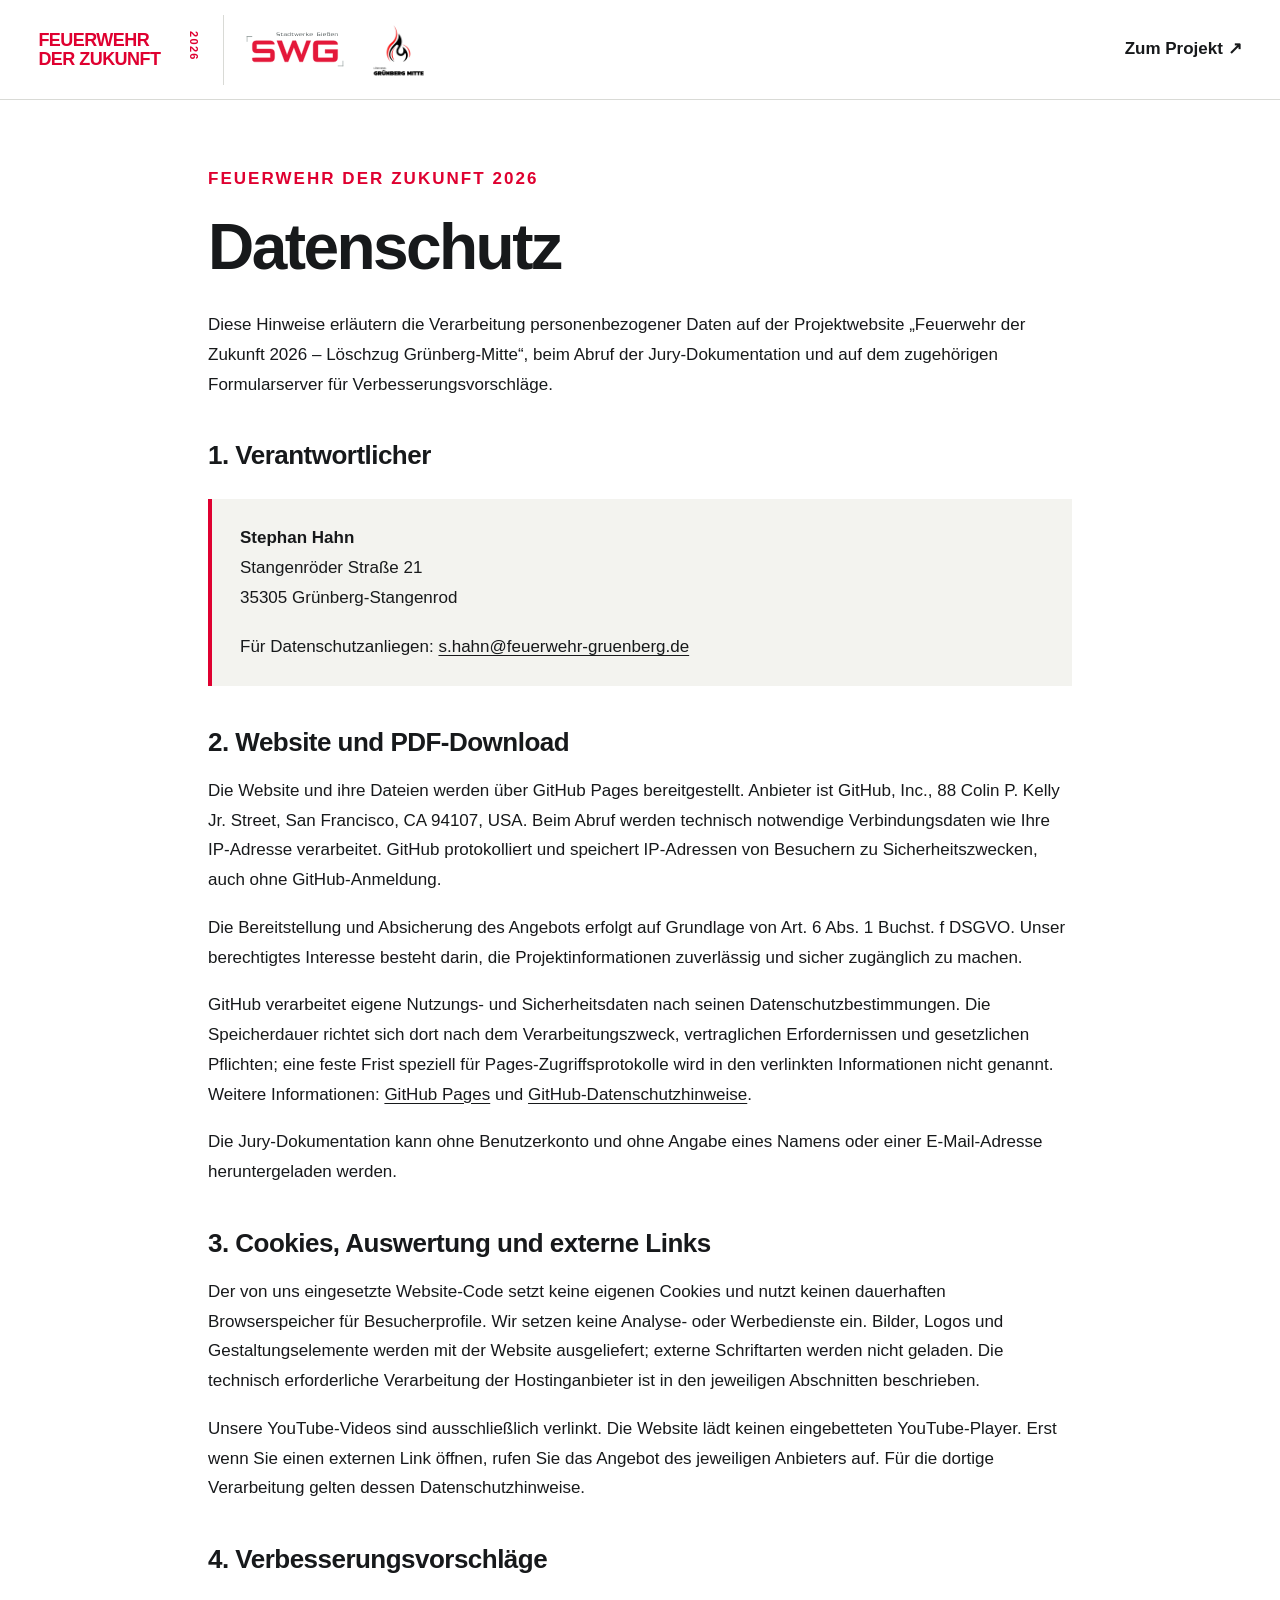
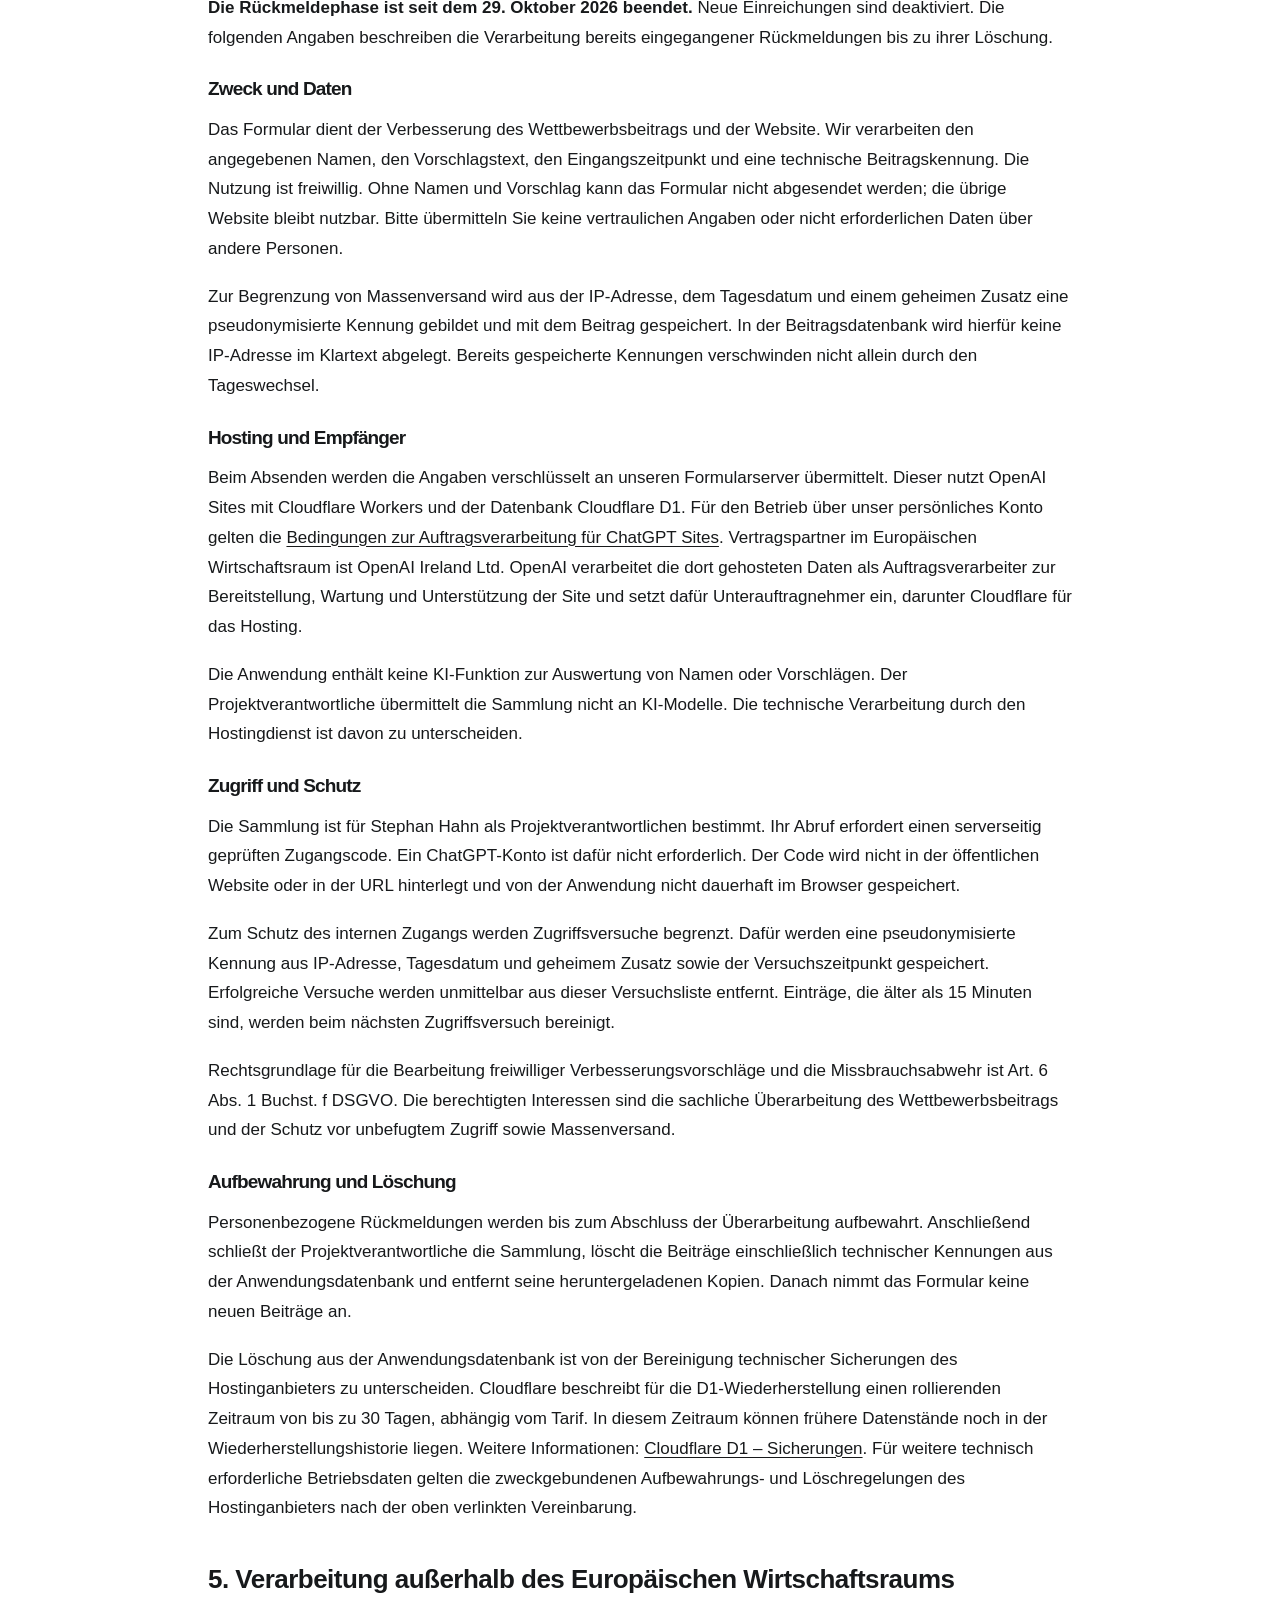
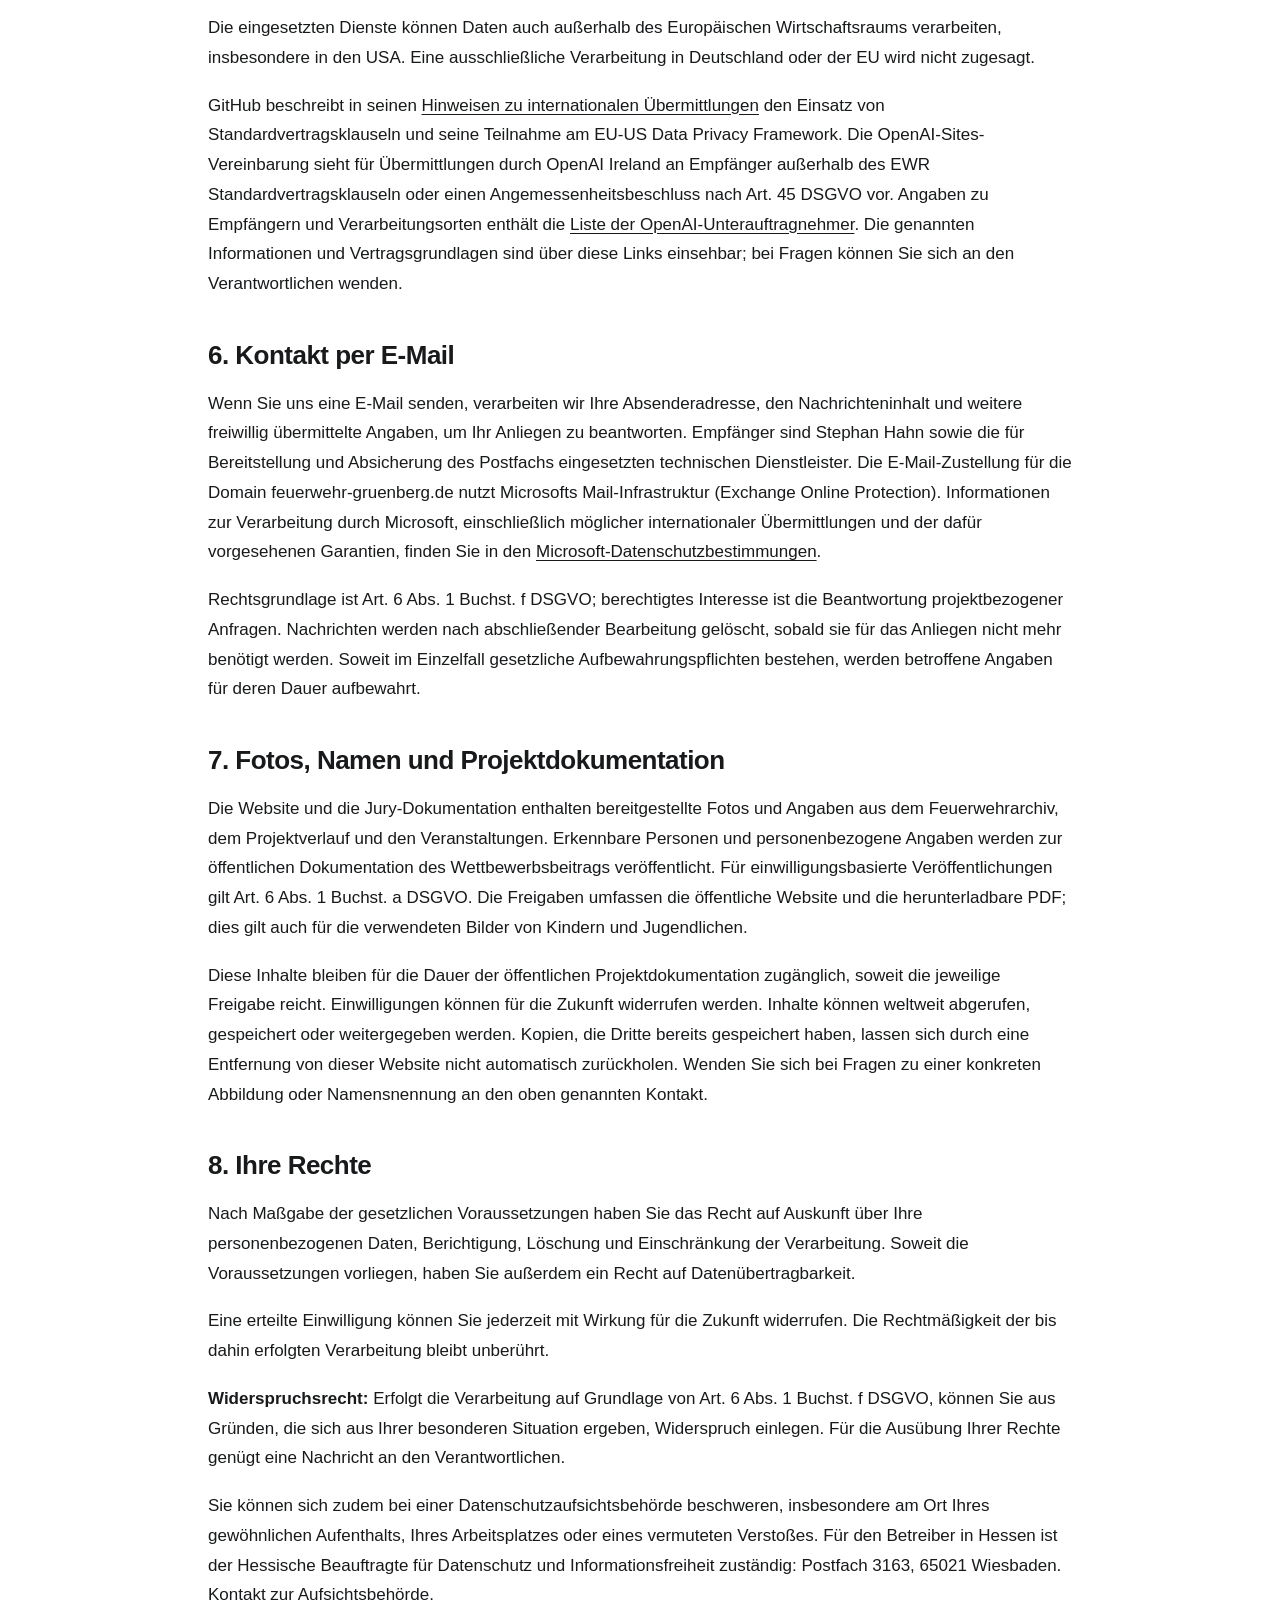
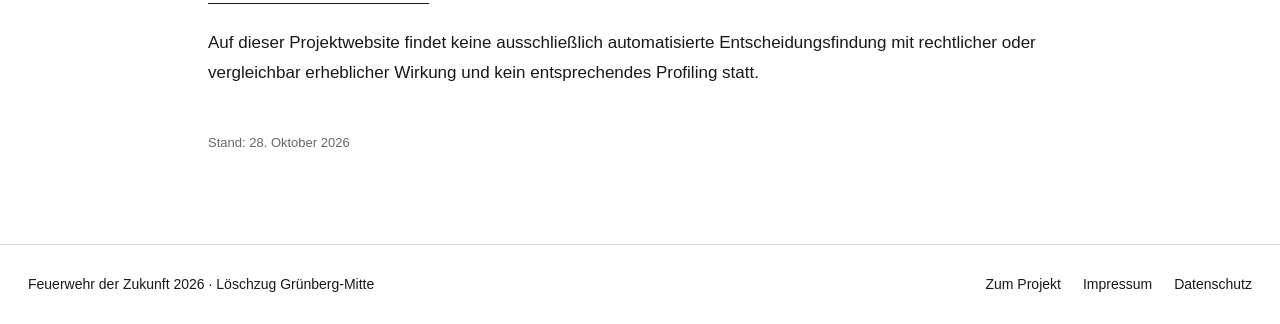
==== commit b23fc030: "Juryfassung aktualisieren: Qualifikationen, Nachwuchs und Ausbildungsstatistik; Rückmeldephase schli" ====
--- a/datenschutz.html
+++ b/datenschutz.html
@@ -11,6 +11,7 @@
 <p>Der von uns eingesetzte Website-Code setzt keine eigenen Cookies und nutzt keinen dauerhaften Browserspeicher für Besucherprofile. Wir setzen keine Analyse- oder Werbedienste ein. Bilder, Logos und Gestaltungselemente werden mit der Website ausgeliefert; externe Schriftarten werden nicht geladen. Die technisch erforderliche Verarbeitung der Hostinganbieter ist in den jeweiligen Abschnitten beschrieben.</p>
 <p>Unsere YouTube-Videos sind ausschließlich verlinkt. Die Website lädt keinen eingebetteten YouTube-Player. Erst wenn Sie einen externen Link öffnen, rufen Sie das Angebot des jeweiligen Anbieters auf. Für die dortige Verarbeitung gelten dessen Datenschutzhinweise.</p>
 <h2 id="rueckmeldungen">4. Verbesserungsvorschläge</h2>
+<p><strong>Die Rückmeldephase ist seit dem 29. Oktober 2026 beendet.</strong> Neue Einreichungen sind deaktiviert. Die folgenden Angaben beschreiben die Verarbeitung bereits eingegangener Rückmeldungen bis zu ihrer Löschung.</p>
 <h3>Zweck und Daten</h3>
 <p>Das Formular dient der Verbesserung des Wettbewerbsbeitrags und der Website. Wir verarbeiten den angegebenen Namen, den Vorschlagstext, den Eingangszeitpunkt und eine technische Beitragskennung. Die Nutzung ist freiwillig. Ohne Namen und Vorschlag kann das Formular nicht abgesendet werden; die übrige Website bleibt nutzbar. Bitte übermitteln Sie keine vertraulichen Angaben oder nicht erforderlichen Daten über andere Personen.</p>
 <p>Zur Begrenzung von Massenversand wird aus der IP-Adresse, dem Tagesdatum und einem geheimen Zusatz eine pseudonymisierte Kennung gebildet und mit dem Beitrag gespeichert. In der Beitragsdatenbank wird hierfür keine IP-Adresse im Klartext abgelegt. Bereits gespeicherte Kennungen verschwinden nicht allein durch den Tageswechsel.</p>
@@ -39,4 +40,4 @@
 <p><strong>Widerspruchsrecht:</strong> Erfolgt die Verarbeitung auf Grundlage von Art. 6 Abs. 1 Buchst. f DSGVO, können Sie aus Gründen, die sich aus Ihrer besonderen Situation ergeben, Widerspruch einlegen. Für die Ausübung Ihrer Rechte genügt eine Nachricht an den Verantwortlichen.</p>
 <p>Sie können sich zudem bei einer Datenschutzaufsichtsbehörde beschweren, insbesondere am Ort Ihres gewöhnlichen Aufenthalts, Ihres Arbeitsplatzes oder eines vermuteten Verstoßes. Für den Betreiber in Hessen ist der Hessische Beauftragte für Datenschutz und Informationsfreiheit zuständig: Postfach 3163, 65021 Wiesbaden. <a href="https://datenschutz.hessen.de/ueber-uns/anfahrt-und-erreichbarkeit">Kontakt zur Aufsichtsbehörde</a>.</p>
 <p>Auf dieser Projektwebsite findet keine ausschließlich automatisierte Entscheidungsfindung mit rechtlicher oder vergleichbar erheblicher Wirkung und kein entsprechendes Profiling statt.</p>
-<p class="legal-date">Stand: 28. Oktober 2026</p></main><footer class="legal-footer"><p>Feuerwehr der Zukunft 2026 · Löschzug Grünberg-Mitte</p><nav aria-label="Weitere Seiten"><a href="index.html">Zum Projekt</a><a href="impressum.html">Impressum</a><a href="datenschutz.html">Datenschutz</a></nav></footer></body></html>+<p class="legal-date">Stand: 28. Oktober 2026</p></main><footer class="legal-footer"><p>Feuerwehr der Zukunft 2026 · Löschzug Grünberg-Mitte</p><nav aria-label="Weitere Seiten"><a href="index.html">Zum Projekt</a><a href="impressum.html">Impressum</a><a href="datenschutz.html">Datenschutz</a></nav></footer></body></html>
